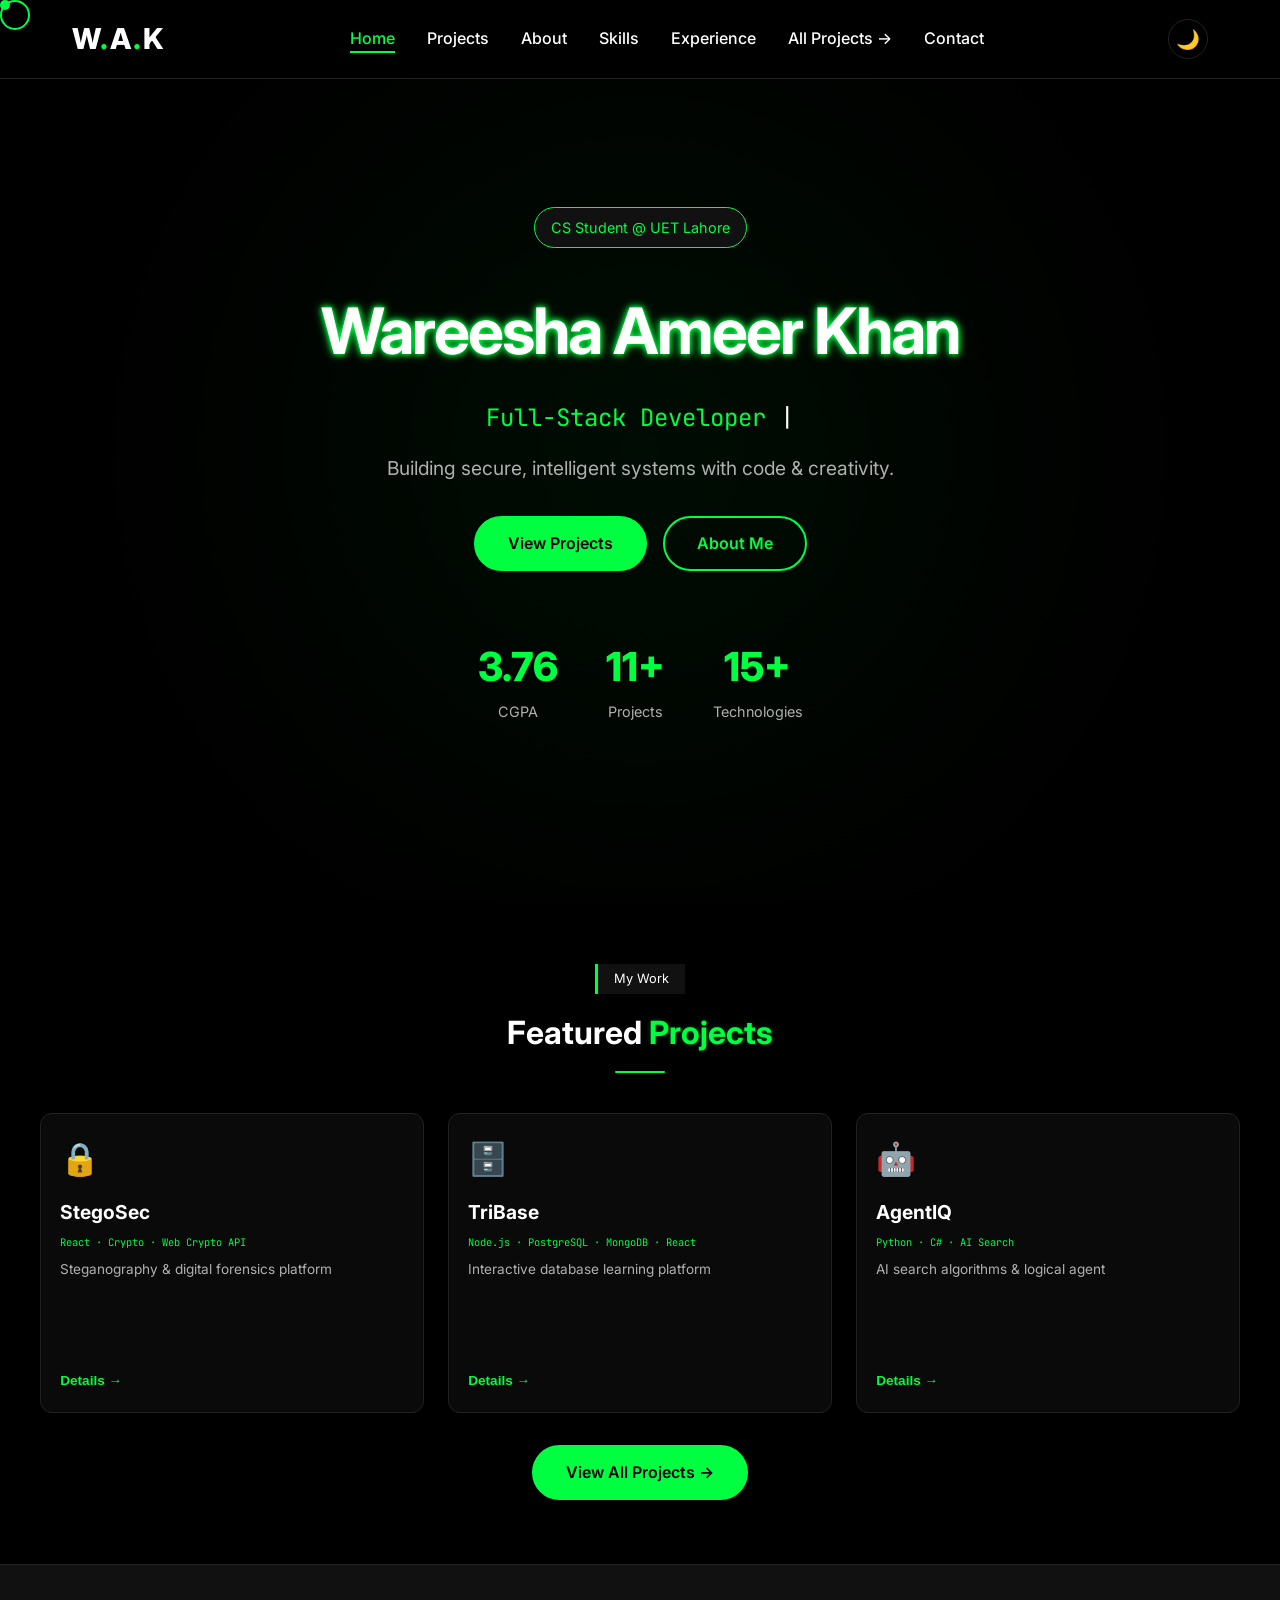
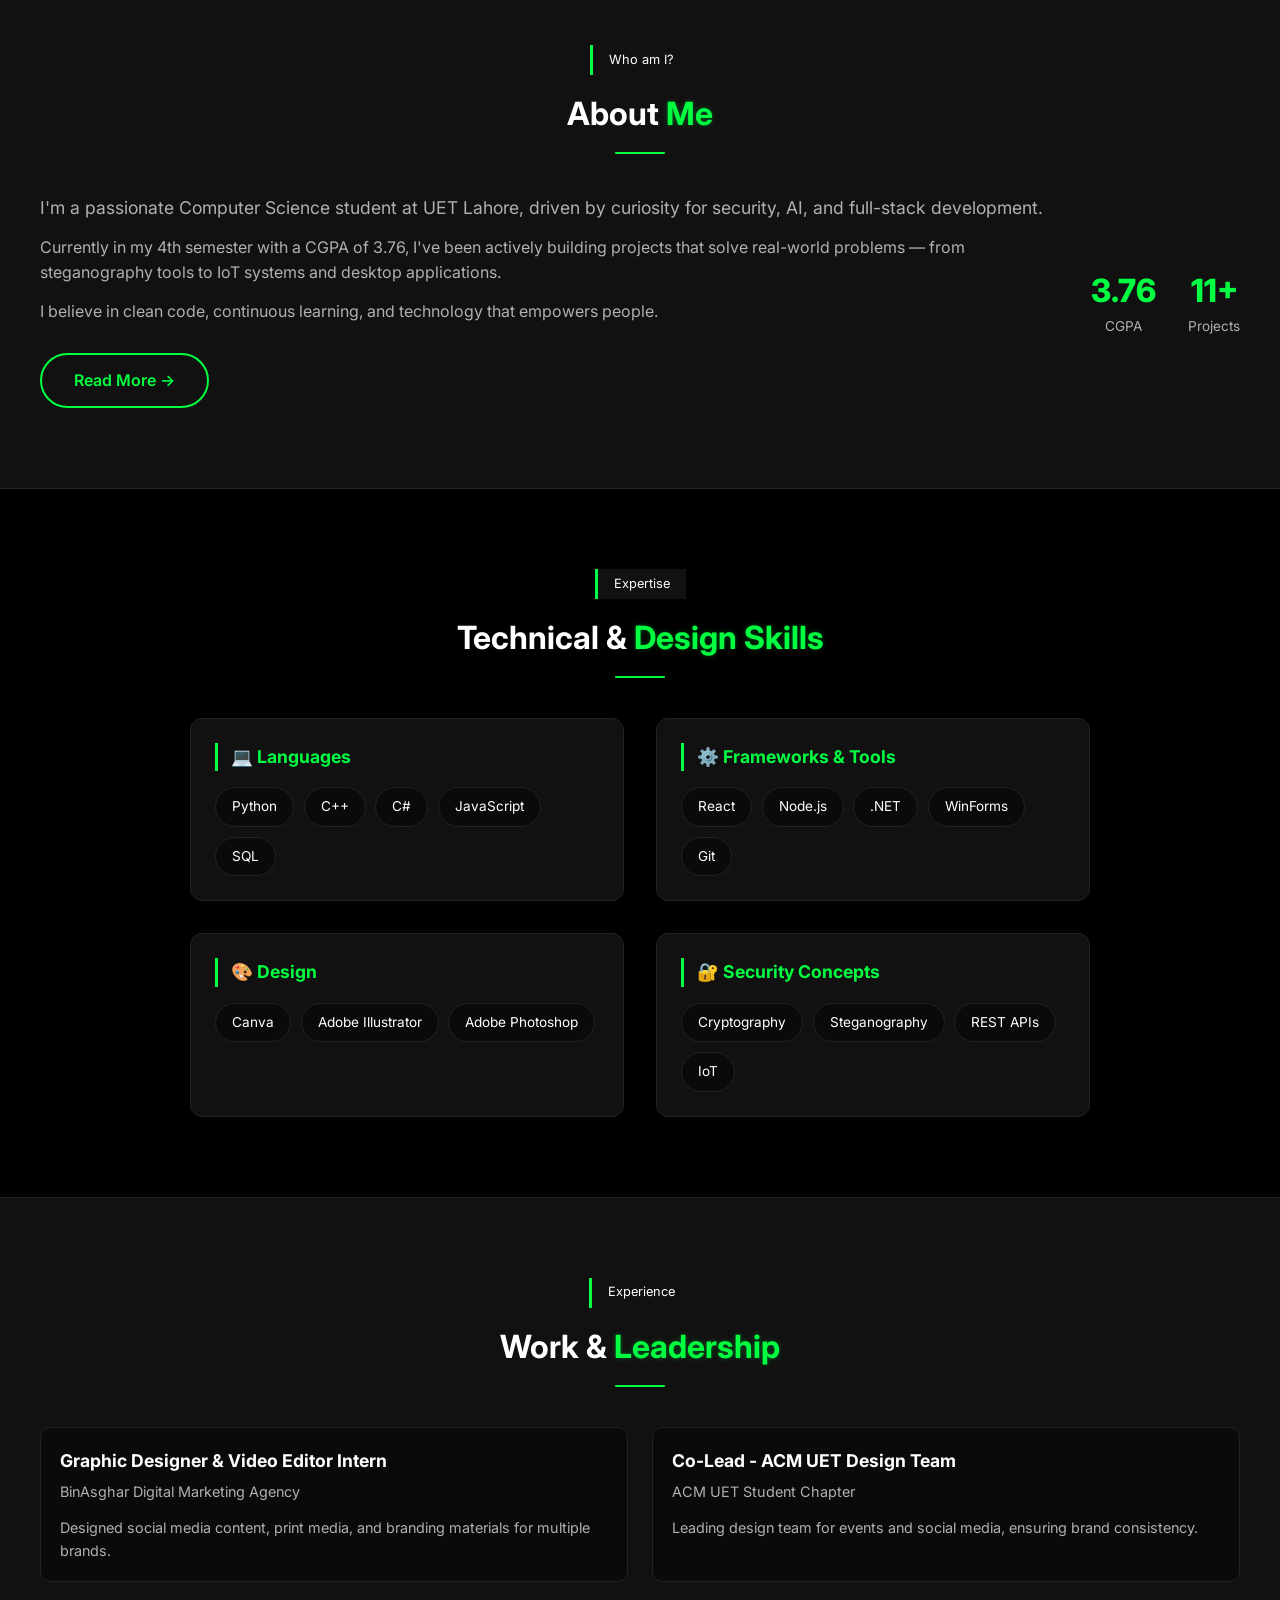
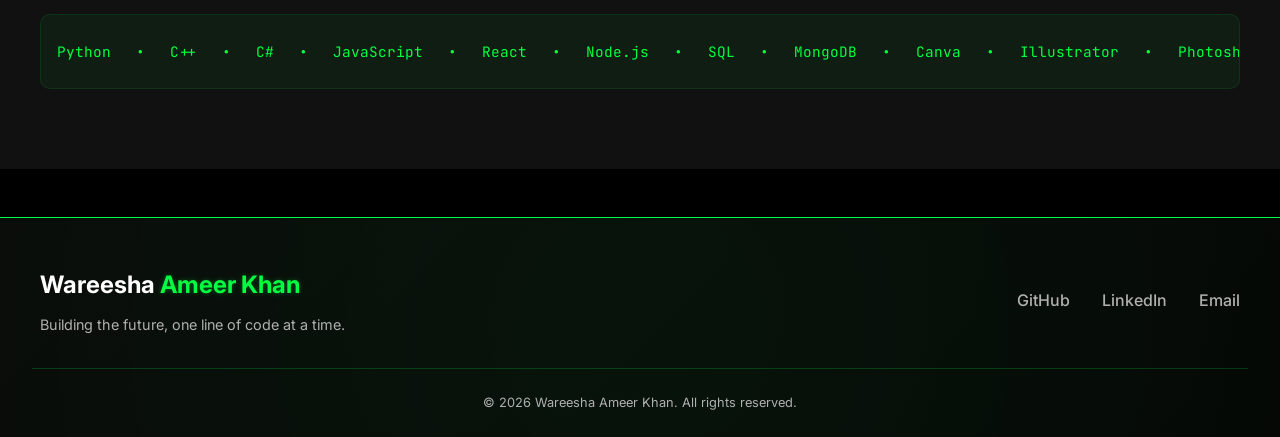
==== index.html @ f9ae8e68 "My Portfolio 2026" ====
<!DOCTYPE html>
<html lang="en">
<head>
    <meta charset="UTF-8">
    <meta name="viewport" content="width=device-width, initial-scale=1.0">
    <title>Wareesha Ameer Khan | Portfolio</title>
    <link rel="stylesheet" href="css/style.css">
    <link href="https://fonts.googleapis.com/css2?family=Inter:wght@300;400;500;600;700;800&family=JetBrains+Mono:wght@400;500&display=swap" rel="stylesheet">
</head>
<body>
    <div class="cursor"></div>
    <div class="cursor-follower"></div>
    <div class="loading-bar"></div>

    <nav class="navbar">
        <div class="nav-container">
            <div class="logo">
                <a href="index.html">W<span class="neon-dot">.</span>A<span class="neon-dot">.</span>K</a>
            </div>
            <ul class="nav-links">
                <li><a href="#home" class="nav-link active">Home</a></li>
                <li><a href="#featured" class="nav-link">Projects</a></li>
                <li><a href="#about-preview" class="nav-link">About</a></li>
                <li><a href="#skills-preview" class="nav-link">Skills</a></li>
                <li><a href="#experience-preview" class="nav-link">Experience</a></li>
                <li><a href="projects.html" class="page-link">All Projects →</a></li>
                <li><a href="contact.html" class="page-link">Contact</a></li>
            </ul>
            <div class="nav-controls">
                <button class="theme-toggle" id="themeToggle">🌙</button>
                <div class="hamburger">
                    <span></span>
                    <span></span>
                    <span></span>
                </div>
            </div>
        </div>
    </nav>

    <!-- Hero Section -->
    <section id="home" class="hero">
        <div class="hero-content">
            <div class="hero-badge">CS Student @ UET Lahore</div>
            <h1 class="neon-name">Wareesha Ameer Khan</h1>
            <div class="typed-wrapper">
                <span class="typed-text"></span>
                <span class="cursor-blink">|</span>
            </div>
            <p class="hero-desc">Building secure, intelligent systems with code & creativity.</p>
            <div class="hero-buttons">
                <a href="#featured" class="btn btn-primary">View Projects</a>
                <a href="#about-preview" class="btn btn-outline">About Me</a>
            </div>
        </div>
        <div class="hero-stats">
            <div class="stat">
                <span class="stat-number">3.76</span>
                <span class="stat-label">CGPA</span>
            </div>
            <div class="stat">
                <span class="stat-number">11+</span>
                <span class="stat-label">Projects</span>
            </div>
            <div class="stat">
                <span class="stat-number">15+</span>
                <span class="stat-label">Technologies</span>
            </div>
        </div>
    </section>

    <!-- Featured Projects Preview -->
    <section id="featured" class="featured">
        <div class="container">
            <div class="section-header">
                <span class="section-tag">My Work</span>
                <h2>Featured <span class="neon-text">Projects</span></h2>
                <div class="underline"></div>
            </div>
            <div class="projects-grid" id="featuredGrid">
                <div class="project-card" data-project="stegosec">
                    <div class="card-inner">
                        <div class="card-front">
                            <div class="card-icon">🔒</div>
                            <h3>StegoSec</h3>
                            <p class="card-tech">React · Crypto · Web Crypto API</p>
                            <p class="card-desc">Steganography & digital forensics platform</p>
                            <button class="btn-details" data-project="stegosec">Details →</button>
                        </div>
                    </div>
                </div>
                <div class="project-card" data-project="tribase">
                    <div class="card-inner">
                        <div class="card-front">
                            <div class="card-icon">🗄️</div>
                            <h3>TriBase</h3>
                            <p class="card-tech">Node.js · PostgreSQL · MongoDB · React</p>
                            <p class="card-desc">Interactive database learning platform</p>
                            <button class="btn-details" data-project="tribase">Details →</button>
                        </div>
                    </div>
                </div>
                <div class="project-card" data-project="agentiq">
                    <div class="card-inner">
                        <div class="card-front">
                            <div class="card-icon">🤖</div>
                            <h3>AgentIQ</h3>
                            <p class="card-tech">Python · C# · AI Search</p>
                            <p class="card-desc">AI search algorithms & logical agent</p>
                            <button class="btn-details" data-project="agentiq">Details →</button>
                        </div>
                    </div>
                </div>
            </div>
            <div class="view-all">
                <a href="projects.html" class="btn btn-primary">View All Projects →</a>
            </div>
        </div>
    </section>

    <!-- About Preview -->
    <section id="about-preview" class="about-preview">
        <div class="container">
            <div class="section-header">
                <span class="section-tag">Who am I?</span>
                <h2>About <span class="neon-text">Me</span></h2>
                <div class="underline"></div>
            </div>
            <div class="about-preview-grid">
                <div class="about-preview-content">
                    <p class="about-intro-preview">I'm a passionate Computer Science student at UET Lahore, driven by curiosity for security, AI, and full-stack development.</p>
                    <p>Currently in my 4th semester with a CGPA of 3.76, I've been actively building projects that solve real-world problems — from steganography tools to IoT systems and desktop applications.</p>
                    <p>I believe in clean code, continuous learning, and technology that empowers people.</p>
                    <a href="about.html" class="btn btn-outline" style="margin-top: 1rem; display: inline-block;">Read More →</a>
                </div>
                <div class="about-preview-stats">
                    <div class="stat-circle">
                        <div class="circle-value">3.76</div>
                        <div class="circle-label">CGPA</div>
                    </div>
                    <div class="stat-circle">
                        <div class="circle-value">11+</div>
                        <div class="circle-label">Projects</div>
                    </div>
                </div>
            </div>
        </div>
    </section>

    <!-- Skills Preview -->
    <section id="skills-preview" class="skills-preview">
        <div class="container">
            <div class="section-header">
                <span class="section-tag">Expertise</span>
                <h2>Technical & <span class="neon-text">Design Skills</span></h2>
                <div class="underline"></div>
            </div>
            <div class="skills-showcase">
                <div class="skill-group">
                    <h3>💻 Languages</h3>
                    <div class="skill-pills">
                        <span>Python</span><span>C++</span><span>C#</span><span>JavaScript</span><span>SQL</span>
                    </div>
                </div>
                <div class="skill-group">
                    <h3>⚙️ Frameworks & Tools</h3>
                    <div class="skill-pills">
                        <span>React</span><span>Node.js</span><span>.NET</span><span>WinForms</span><span>Git</span>
                    </div>
                </div>
                <div class="skill-group">
                    <h3>🎨 Design</h3>
                    <div class="skill-pills">
                        <span>Canva</span><span>Adobe Illustrator</span><span>Adobe Photoshop</span>
                    </div>
                </div>
                <div class="skill-group">
                    <h3>🔐 Security Concepts</h3>
                    <div class="skill-pills">
                        <span>Cryptography</span><span>Steganography</span><span>REST APIs</span><span>IoT</span>
                    </div>
                </div>
            </div>
        </div>
    </section>

        <!-- Experience Preview with Skills Marquee Inside -->
    <section id="experience-preview" class="experience-preview">
        <div class="container">
            <div class="section-header">
                <span class="section-tag">Experience</span>
                <h2>Work & <span class="neon-text">Leadership</span></h2>
                <div class="underline"></div>
            </div>
            <div class="exp-preview-grid">
                <div class="exp-card">
                    <h3>Graphic Designer & Video Editor Intern</h3>
                    <p class="exp-company">BinAsghar Digital Marketing Agency</p>
                    <p>Designed social media content, print media, and branding materials for multiple brands.</p>
                </div>
                <div class="exp-card">
                    <h3>Co-Lead - ACM UET Design Team</h3>
                    <p class="exp-company">ACM UET Student Chapter</p>
                    <p>Leading design team for events and social media, ensuring brand consistency.</p>
                </div>
            </div>
            
            <!-- Skills Marquee - NOW INSIDE the experience section -->
            <div class="skills-marquee">
                <div class="marquee-content">
                    <span>Python</span> • <span>C++</span> • <span>C#</span> • <span>JavaScript</span> • <span>React</span> • 
                    <span>Node.js</span> • <span>SQL</span> • <span>MongoDB</span> • <span>Canva</span> • 
                    <span>Illustrator</span> • <span>Photoshop</span> • <span>Git</span>
                </div>
                <div class="marquee-content marquee-duplicate">
                    <span>Python</span> • <span>C++</span> • <span>C#</span> • <span>JavaScript</span> • <span>React</span> • 
                    <span>Node.js</span> • <span>SQL</span> • <span>MongoDB</span> • <span>Canva</span> • 
                    <span>Illustrator</span> • <span>Photoshop</span> • <span>Git</span>
                </div>
            </div>
        </div>
    </section>

    <!-- Footer -->
    <footer class="footer-neon">
        <div class="footer-neon-content">
            <div class="footer-brand">
                <h2>Wareesha <span class="neon-text">Ameer Khan</span></h2>
                <p>Building the future, one line of code at a time.</p>
            </div>
            <div class="footer-neon-links">
                <a href="https://github.com/WareeshaAmeerKhan" target="_blank" class="neon-link">GitHub</a>
                <a href="https://www.linkedin.com/in/wareeshaameerKhan" target="_blank" class="neon-link">LinkedIn</a>
                <a href="mailto:wareeshaameerkhan@gmail.com" class="neon-link">Email</a>
            </div>
        </div>
        <div class="footer-neon-bottom">
            <p>© 2026 Wareesha Ameer Khan. All rights reserved.</p>
        </div>
        <div class="footer-glow"></div>
    </footer>

    <!-- Modal -->
    <div class="modal" id="projectModal">
        <div class="modal-content">
            <span class="modal-close">&times;</span>
            <div class="modal-body">
                <h2 id="modalTitle">Project Title</h2>
                <div class="modal-tech" id="modalTech"></div>
                <p id="modalDesc"></p>
                <div class="modal-role" id="modalRole"></div>
                <a href="https://github.com/WareeshaAmeerKhan" id="modalLink" class="btn btn-primary" target="_blank">View on GitHub →</a>
            </div>
        </div>
    </div>

    <script src="js/main.js"></script>
</body>
</html>
---- css/style.css ----
:root {
    --bg-primary: #000000;
    --bg-surface: #0A0A0A;
    --bg-elevated: #111111;
    --text-primary: #FFFFFF;
    --text-secondary: #B0B0B0;
    --accent-primary: #00FF41;
    --accent-secondary: #008F1C;
    --border-color: #222222;
    --card-bg: #0A0A0A;
    --shadow: 0 10px 30px -15px rgba(0, 255, 65, 0.1);
}

.light-mode {
    --bg-primary: #F5F5F5;
    --bg-surface: #FFFFFF;
    --bg-elevated: #FAFAFA;
    --text-primary: #111111;
    --text-secondary: #555555;
    --accent-primary: #008F1C;
    --accent-secondary: #00FF41;
    --border-color: #DDDDDD;
    --card-bg: #FFFFFF;
    --shadow: 0 10px 30px -15px rgba(0, 0, 0, 0.1);
}

* {
    margin: 0;
    padding: 0;
    box-sizing: border-box;
}

html {
    scroll-behavior: smooth;
    scroll-padding-top: 80px;
}

body {
    font-family: 'Inter', sans-serif;
    background: var(--bg-primary);
    color: var(--text-primary);
    line-height: 1.6;
    transition: background 0.3s ease, color 0.3s ease;
    cursor: none;
    overflow-x: hidden;
}

/* Custom Cursor */
.cursor {
    width: 10px;
    height: 10px;
    background: var(--accent-primary);
    border-radius: 50%;
    position: fixed;
    pointer-events: none;
    z-index: 9999;
    transition: transform 0.1s ease;
}

.cursor-follower {
    width: 30px;
    height: 30px;
    border: 2px solid var(--accent-primary);
    border-radius: 50%;
    position: fixed;
    pointer-events: none;
    z-index: 9998;
    transition: 0.15s ease;
}

/* Loading Bar */
.loading-bar {
    position: fixed;
    top: 0;
    left: 0;
    width: 0%;
    height: 3px;
    background: var(--accent-primary);
    z-index: 10000;
    transition: width 0.3s ease;
}

/* Navbar */
.navbar {
    position: fixed;
    top: 0;
    width: 100%;
    background: rgba(0, 0, 0, 0.95);
    backdrop-filter: blur(10px);
    z-index: 1000;
    border-bottom: 1px solid var(--border-color);
    transition: all 0.3s ease;
}

.light-mode .navbar {
    background: rgba(245, 245, 245, 0.95);
}

.nav-container {
    max-width: 1200px;
    margin: 0 auto;
    padding: 1rem 2rem;
    display: flex;
    justify-content: space-between;
    align-items: center;
}

.logo a {
    font-size: 1.8rem;
    font-weight: 800;
    color: var(--text-primary);
    text-decoration: none;
    letter-spacing: 2px;
}

.neon-dot {
    color: var(--accent-primary);
}

.nav-links {
    display: flex;
    gap: 2rem;
    list-style: none;
}

.nav-links a {
    color: var(--text-primary);
    text-decoration: none;
    font-weight: 500;
    transition: color 0.3s ease;
    position: relative;
}

.nav-links a::after {
    content: '';
    position: absolute;
    bottom: -5px;
    left: 0;
    width: 0%;
    height: 2px;
    background: var(--accent-primary);
    transition: width 0.3s ease;
}

.nav-links a:hover::after,
.nav-links a.active::after {
    width: 100%;
}

.nav-links a:hover,
.nav-links a.active {
    color: var(--accent-primary);
}

.nav-controls {
    display: flex;
    gap: 1rem;
    align-items: center;
}

.theme-toggle {
    background: transparent;
    border: 1px solid var(--border-color);
    border-radius: 50%;
    width: 40px;
    height: 40px;
    cursor: pointer;
    font-size: 1.2rem;
    transition: all 0.3s ease;
    color: var(--text-primary);
}

.theme-toggle:hover {
    border-color: var(--accent-primary);
    transform: scale(1.1);
}

.hamburger {
    display: none;
    flex-direction: column;
    gap: 5px;
    cursor: pointer;
}

.hamburger span {
    width: 25px;
    height: 2px;
    background: var(--text-primary);
    transition: 0.3s ease;
}

/* Hero Section */
.hero {
    min-height: 100vh;
    display: flex;
    flex-direction: column;
    justify-content: center;
    align-items: center;
    padding: 6rem 2rem 4rem;
    position: relative;
    overflow: hidden;
}

.hero::before {
    content: '';
    position: absolute;
    top: 0;
    left: 0;
    right: 0;
    bottom: 0;
    background: radial-gradient(circle at 50% 50%, rgba(0, 255, 65, 0.05) 0%, transparent 70%);
    pointer-events: none;
}

.hero-content {
    text-align: center;
    max-width: 800px;
    z-index: 1;
}

.hero-badge {
    display: inline-block;
    padding: 0.5rem 1rem;
    background: var(--bg-elevated);
    border: 1px solid var(--accent-primary);
    border-radius: 50px;
    font-size: 0.9rem;
    margin-bottom: 2rem;
    color: var(--accent-primary);
}

.neon-name {
    font-size: 4rem;
    margin-bottom: 1rem;
    letter-spacing: -2px;
    color: var(--text-primary);
    text-shadow: 0 0 5px var(--accent-primary), 0 0 10px var(--accent-primary);
    animation: neonPulse 2s ease-in-out infinite;
}

@keyframes neonPulse {
    0%, 100% {
        text-shadow: 0 0 5px var(--accent-primary), 0 0 10px var(--accent-primary);
    }
    50% {
        text-shadow: 0 0 10px var(--accent-primary), 0 0 20px var(--accent-primary), 0 0 30px var(--accent-primary);
    }
}

.typed-wrapper {
    font-size: 1.5rem;
    margin-bottom: 1rem;
    font-family: 'JetBrains Mono', monospace;
}

.typed-text {
    color: var(--accent-primary);
}

.cursor-blink {
    animation: blink 1s infinite;
}

@keyframes blink {
    0%, 50% { opacity: 1; }
    51%, 100% { opacity: 0; }
}

.hero-desc {
    font-size: 1.2rem;
    color: var(--text-secondary);
    margin-bottom: 2rem;
}

.hero-buttons {
    display: flex;
    gap: 1rem;
    justify-content: center;
}

.btn {
    padding: 0.8rem 2rem;
    border-radius: 50px;
    text-decoration: none;
    font-weight: 600;
    transition: all 0.3s ease;
    display: inline-block;
    cursor: pointer;
    border: none;
    font-family: inherit;
}

.btn-primary {
    background: var(--accent-primary);
    color: #000000;
    border: 2px solid var(--accent-primary);
}

.btn-primary:hover {
    transform: translateY(-3px);
    box-shadow: 0 0 20px var(--accent-primary);
}

.btn-outline {
    border: 2px solid var(--accent-primary);
    color: var(--accent-primary);
    background: transparent;
}

.btn-outline:hover {
    background: var(--accent-primary);
    color: #000000;
    transform: translateY(-3px);
}

.hero-stats {
    display: flex;
    gap: 3rem;
    margin-top: 4rem;
    z-index: 1;
}

.stat {
    text-align: center;
}

.stat-number {
    font-size: 2.5rem;
    font-weight: 800;
    color: var(--accent-primary);
    display: block;
}

.stat-label {
    color: var(--text-secondary);
    font-size: 0.9rem;
}

/* Section Header */
.section-header {
    text-align: center;
    margin-bottom: 2.5rem;
}

.section-tag {
    display: inline-block;
    padding: 0.3rem 1rem;
    background: var(--bg-elevated);
    border-left: 3px solid var(--accent-primary);
    font-size: 0.8rem;
    margin-bottom: 0.8rem;
}

.section-header h1,
.section-header h2 {
    font-size: 2rem;
    margin-bottom: 0.3rem;
}

.underline {
    width: 50px;
    height: 2px;
    background: var(--accent-primary);
    margin: 0.8rem auto 0;
    border-radius: 3px;
}

.underline.left {
    margin: 0.5rem 0 1.5rem 0;
    width: 60px;
    height: 3px;
    background: var(--accent-primary);
    border-radius: 3px;
}

.neon-text {
    color: var(--accent-primary);
    text-shadow: 0 0 5px rgba(0, 255, 65, 0.3);
}

/* Section Separators */
.featured {
    padding: 4rem 2rem;
    min-height: auto;
    background: var(--bg-primary);
}

.about-preview {
    padding: 5rem 2rem;
    background: var(--bg-elevated);
    min-height: auto;
    border-top: 1px solid var(--border-color);
    border-bottom: 1px solid var(--border-color);
}

/* Skills Preview - 2x2 Grid Layout */
.skills-preview {
    padding: 5rem 2rem;
    background: var(--bg-primary);
    min-height: 550px;
    border-bottom: 1px solid var(--border-color);
}

.skills-showcase {
    display: grid;
    grid-template-columns: repeat(2, 1fr);
    gap: 2rem;
    max-width: 900px;
    margin: 0 auto;
}

.skill-group {
    background: var(--bg-elevated);
    padding: 1.5rem;
    border-radius: 12px;
    border: 1px solid var(--border-color);
    transition: all 0.3s ease;
    opacity: 0;
    transform: translateY(30px);
    transition: opacity 0.6s ease, transform 0.6s ease;
}

.skill-group.reveal-active {
    opacity: 1;
    transform: translateY(0);
}

.skill-group:hover {
    border-color: var(--accent-primary);
    transform: translateY(-5px);
}

.skill-group h3 {
    margin-bottom: 1rem;
    color: var(--accent-primary);
    font-size: 1.1rem;
    border-left: 3px solid var(--accent-primary);
    padding-left: 0.8rem;
}

.skill-pills {
    display: flex;
    flex-wrap: wrap;
    gap: 0.6rem;
}

.skill-pills span {
    background: var(--bg-surface);
    padding: 0.5rem 1rem;
    border-radius: 50px;
    font-size: 0.85rem;
    border: 1px solid var(--border-color);
    transition: all 0.3s ease;
}

.skill-pills span:hover {
    border-color: var(--accent-primary);
    transform: translateY(-2px);
}

/* Experience Preview */
.experience-preview {
    padding: 5rem 2rem;
    background: var(--bg-elevated);
    min-height: auto;
    margin-top: 0;
}

.exp-preview-grid {
    display: grid;
    grid-template-columns: repeat(auto-fit, minmax(280px, 1fr));
    gap: 1.5rem;
}

.exp-card {
    background: var(--bg-surface);
    padding: 1.2rem;
    border-radius: 10px;
    border: 1px solid var(--border-color);
    transition: all 0.3s ease;
    opacity: 0;
    transform: translateY(30px);
    transition: opacity 0.6s ease, transform 0.6s ease;
}

.exp-card.reveal-active {
    opacity: 1;
    transform: translateY(0);
}

.exp-card:hover {
    border-color: var(--accent-primary);
    transform: translateY(-5px);
}

.exp-card h3 {
    margin-bottom: 0.3rem;
    font-size: 1.1rem;
}

.exp-company {
    color: var(--accent-primary);
    font-size: 0.85rem;
    margin-bottom: 0.8rem;
}

.exp-card p {
    font-size: 0.9rem;
    color: var(--text-secondary);
}

/* Projects Grid */
.projects-grid {
    display: grid;
    grid-template-columns: repeat(auto-fit, minmax(300px, 1fr));
    gap: 1.5rem;
    margin-top: 2rem;
}

.project-card {
    perspective: 1000px;
    height: 300px;
}

.card-inner {
    position: relative;
    width: 100%;
    height: 100%;
    transition: transform 0.6s;
    transform-style: preserve-3d;
}

.project-card:hover .card-inner {
    transform: rotateY(8deg) rotateX(4deg);
}

.card-front {
    position: absolute;
    width: 100%;
    height: 100%;
    background: var(--card-bg);
    border: 1px solid var(--border-color);
    border-radius: 12px;
    padding: 1.2rem;
    display: flex;
    flex-direction: column;
    backface-visibility: hidden;
    transition: all 0.3s ease;
}

.project-card:hover .card-front {
    border-color: var(--accent-primary);
    box-shadow: 0 0 20px rgba(0, 255, 65, 0.2);
    transform: translateY(-5px);
}

.card-icon {
    font-size: 2rem;
    margin-bottom: 0.8rem;
}

.project-card h3 {
    font-size: 1.2rem;
    margin-bottom: 0.4rem;
}

.card-tech {
    font-family: 'JetBrains Mono', monospace;
    font-size: 0.65rem;
    color: var(--accent-primary);
    margin-bottom: 0.6rem;
}

.card-desc {
    color: var(--text-secondary);
    font-size: 0.85rem;
    margin-bottom: 0.8rem;
    flex-grow: 1;
    line-height: 1.4;
}

.btn-details {
    background: transparent;
    border: none;
    color: var(--accent-primary);
    font-weight: 600;
    cursor: pointer;
    transition: all 0.3s ease;
    text-align: left;
    font-size: 0.85rem;
    padding: 0.3rem 0;
    margin-top: auto;
}

.btn-details:hover {
    transform: translateX(5px);
}

.view-all {
    text-align: center;
    margin-top: 2rem;
}

/* About Preview Content */
.about-intro-preview {
    font-size: 1.1rem;
    color: var(--accent-primary);
    margin-bottom: 1rem;
    line-height: 1.6;
}

.about-preview-content p {
    margin-bottom: 0.8rem;
    color: var(--text-secondary);
    line-height: 1.6;
}

.about-preview-grid {
    display: grid;
    grid-template-columns: 1fr auto;
    gap: 2rem;
    align-items: center;
}

.about-preview-stats {
    display: flex;
    gap: 2rem;
}

.stat-circle {
    text-align: center;
    opacity: 0;
    transform: translateY(30px);
    transition: opacity 0.6s ease, transform 0.6s ease;
}

.stat-circle.reveal-active {
    opacity: 1;
    transform: translateY(0);
}

.circle-value {
    font-size: 2rem;
    font-weight: 800;
    color: var(--accent-primary);
}

.circle-label {
    color: var(--text-secondary);
    font-size: 0.85rem;
}

/* Skills Marquee - Inside Experience Section */
.experience-preview .skills-marquee {
    overflow: hidden;
    padding: 1.5rem 0;
    background: rgba(0, 255, 65, 0.05);
    white-space: nowrap;
    position: relative;
    margin-top: 2rem;
    border-radius: 10px;
    border: 1px solid rgba(0, 255, 65, 0.1);
}

.marquee-content {
    display: inline-block;
    animation: marquee 20s linear infinite;
    font-family: 'JetBrains Mono', monospace;
    color: var(--accent-primary);
    font-size: 0.9rem;
}

.marquee-content span {
    margin: 0 1rem;
}

@keyframes marquee {
    0% { transform: translateX(0); }
    100% { transform: translateX(-100%); }
}

/* Neon Footer */
.footer-neon {
    position: relative;
    background: linear-gradient(135deg, #0a0a0a 0%, #050505 100%);
    padding: 3rem 2rem 1.5rem;
    margin-top: 3rem;
    border-top: 1px solid var(--accent-primary);
    overflow: hidden;
}

.footer-glow {
    position: absolute;
    top: -50%;
    left: -50%;
    width: 200%;
    height: 200%;
    background: radial-gradient(circle, rgba(0, 255, 65, 0.05) 0%, transparent 70%);
    animation: footerPulse 4s ease-in-out infinite;
}

@keyframes footerPulse {
    0%, 100% { opacity: 0.3; }
    50% { opacity: 0.6; }
}

.footer-neon-content {
    position: relative;
    z-index: 1;
    max-width: 1200px;
    margin: 0 auto;
    display: flex;
    justify-content: space-between;
    align-items: center;
    flex-wrap: wrap;
    gap: 2rem;
    margin-bottom: 2rem;
}

.footer-brand h2 {
    font-size: 1.5rem;
    margin-bottom: 0.5rem;
}

.footer-brand p {
    color: var(--text-secondary);
    font-size: 0.9rem;
}

.footer-neon-links {
    display: flex;
    gap: 2rem;
}

.neon-link {
    color: var(--text-secondary);
    text-decoration: none;
    font-weight: 500;
    transition: all 0.3s ease;
    position: relative;
}

.neon-link::before {
    content: '';
    position: absolute;
    bottom: -5px;
    left: 0;
    width: 0%;
    height: 2px;
    background: var(--accent-primary);
    transition: width 0.3s ease;
    box-shadow: 0 0 5px var(--accent-primary);
}

.neon-link:hover {
    color: var(--accent-primary);
}

.neon-link:hover::before {
    width: 100%;
}

.footer-neon-bottom {
    position: relative;
    z-index: 1;
    text-align: center;
    padding-top: 1.5rem;
    border-top: 1px solid rgba(0, 255, 65, 0.2);
    color: var(--text-secondary);
    font-size: 0.8rem;
}

/* Hide footer links on contact page */
body.contact-page-body .footer-neon-links {
    display: none;
}

body.contact-page-body .footer-brand {
    text-align: center;
    width: 100%;
}

/* Modal */
.modal {
    display: none;
    position: fixed;
    top: 0;
    left: 0;
    width: 100%;
    height: 100%;
    background: rgba(0, 0, 0, 0.95);
    z-index: 2000;
    justify-content: center;
    align-items: center;
    backdrop-filter: blur(5px);
}

.modal-content {
    background: var(--bg-surface);
    border: 1px solid var(--accent-primary);
    border-radius: 15px;
    max-width: 500px;
    width: 90%;
    position: relative;
    animation: modalSlideIn 0.3s ease;
}

@keyframes modalSlideIn {
    from {
        transform: translateY(-50px);
        opacity: 0;
    }
    to {
        transform: translateY(0);
        opacity: 1;
    }
}

.modal-close {
    position: absolute;
    top: 1rem;
    right: 1.5rem;
    font-size: 2rem;
    cursor: pointer;
    color: var(--text-secondary);
    transition: color 0.3s ease;
}

.modal-close:hover {
    color: var(--accent-primary);
}

.modal-body {
    padding: 2rem;
}

.modal-body h2 {
    margin-bottom: 1rem;
}

.modal-tech {
    display: flex;
    flex-wrap: wrap;
    gap: 0.5rem;
    margin-bottom: 1rem;
}

.modal-tech span {
    background: var(--bg-elevated);
    padding: 0.3rem 0.8rem;
    border-radius: 50px;
    font-size: 0.8rem;
    font-family: 'JetBrains Mono', monospace;
    border: 1px solid var(--accent-primary);
}

.modal-role {
    margin: 1rem 0;
    padding: 1rem;
    background: var(--bg-elevated);
    border-left: 3px solid var(--accent-primary);
}

/* Projects Page */
.projects-page {
    padding: 8rem 2rem 4rem;
    min-height: 70vh;
}

/* Contact Page */
.contact-page {
    padding: 8rem 2rem 4rem;
    min-height: 70vh;
}

.contact-wrapper {
    max-width: 600px;
    margin: 0 auto;
}

.contact-header {
    text-align: center;
    margin-bottom: 3rem;
}

.linktree {
    display: flex;
    flex-direction: column;
    gap: 1rem;
}

.linktree-item {
    display: flex;
    align-items: center;
    gap: 1rem;
    padding: 1.5rem;
    background: var(--bg-elevated);
    border: 1px solid var(--border-color);
    border-radius: 10px;
    text-decoration: none;
    color: var(--text-primary);
    transition: all 0.3s ease;
}

.linktree-item:hover {
    border-color: var(--accent-primary);
    transform: translateX(10px);
    box-shadow: 0 5px 20px rgba(0, 255, 65, 0.1);
}

.linktree-icon {
    font-size: 2rem;
}

.linktree-info {
    flex: 1;
}

.linktree-info h3 {
    margin-bottom: 0.2rem;
}

.linktree-info p {
    color: var(--text-secondary);
    font-size: 0.85rem;
}

.linktree-arrow {
    font-size: 1.5rem;
    color: var(--accent-primary);
}

/* About Page Styles */
.about-page {
    padding: 8rem 2rem 4rem;
}

.about-hero {
    margin-bottom: 3rem;
}

.about-intro-box {
    max-width: 800px;
    margin: 2rem auto 0;
    text-align: center;
}

.about-intro {
    font-size: 1.3rem;
    color: var(--accent-primary);
    margin-bottom: 1.5rem;
    line-height: 1.8;
}

.about-intro-box p {
    margin-bottom: 1rem;
    color: var(--text-secondary);
    line-height: 1.8;
}

.about-stats-grid {
    display: flex;
    justify-content: center;
    gap: 3rem;
    margin: 3rem 0;
    flex-wrap: wrap;
}

.stat-card-large {
    background: var(--bg-elevated);
    border: 1px solid var(--border-color);
    border-radius: 15px;
    padding: 2rem 3rem;
    text-align: center;
    transition: all 0.3s ease;
    min-width: 150px;
    opacity: 0;
    transform: translateY(30px);
    transition: opacity 0.6s ease, transform 0.6s ease;
}

.stat-card-large.reveal-active {
    opacity: 1;
    transform: translateY(0);
}

.stat-card-large:hover {
    border-color: var(--accent-primary);
    transform: translateY(-5px);
}

.stat-number-large {
    font-size: 3rem;
    font-weight: 800;
    color: var(--accent-primary);
}

.stat-label-large {
    color: var(--text-secondary);
    margin-top: 0.5rem;
    font-size: 1rem;
}

.education-section,
.skills-section,
.soft-skills-section,
.coursework-section,
.experience-section,
.leadership-section {
    margin: 3rem 0;
}

.education-section h2,
.skills-section h2,
.soft-skills-section h2,
.coursework-section h2,
.experience-section h2,
.leadership-section h2 {
    font-size: 2rem;
    margin-bottom: 0.5rem;
}

.timeline {
    margin: 1rem 0;
}

.timeline-item {
    display: flex;
    gap: 2rem;
    margin-bottom: 1.5rem;
    padding: 1.5rem;
    background: var(--bg-elevated);
    border-radius: 12px;
    border: 1px solid var(--border-color);
    transition: all 0.3s ease;
    opacity: 0;
    transform: translateY(30px);
    transition: opacity 0.6s ease, transform 0.6s ease;
}

.timeline-item.reveal-active {
    opacity: 1;
    transform: translateY(0);
}

.timeline-item:hover {
    border-color: var(--accent-primary);
    transform: translateX(10px);
}

.timeline-year {
    font-weight: 800;
    color: var(--accent-primary);
    min-width: 130px;
    font-size: 1rem;
}

.timeline-content h3 {
    margin-bottom: 0.5rem;
    font-size: 1.2rem;
}

.timeline-detail {
    color: var(--text-secondary);
    font-size: 0.95rem;
    margin-bottom: 0.3rem;
}

.timeline-grade {
    color: var(--accent-primary);
    font-size: 0.9rem;
    font-family: 'JetBrains Mono', monospace;
}

.skills-grid-about {
    display: grid;
    grid-template-columns: repeat(auto-fit, minmax(280px, 1fr));
    gap: 2rem;
    margin: 1rem 0;
}

.skill-category {
    background: var(--bg-elevated);
    padding: 1.5rem;
    border-radius: 12px;
    border: 1px solid var(--border-color);
    transition: all 0.3s ease;
    opacity: 0;
    transform: translateY(30px);
    transition: opacity 0.6s ease, transform 0.6s ease;
}

.skill-category.reveal-active {
    opacity: 1;
    transform: translateY(0);
}

.skill-category:hover {
    border-color: var(--accent-primary);
    transform: translateY(-5px);
}

.skill-category h3 {
    margin-bottom: 1rem;
    font-size: 1.1rem;
}

.skill-tags {
    display: flex;
    flex-wrap: wrap;
    gap: 0.6rem;
}

.skill-tags span {
    background: var(--bg-surface);
    padding: 0.5rem 1rem;
    border-radius: 50px;
    font-size: 0.85rem;
    border: 1px solid var(--border-color);
    transition: all 0.3s ease;
}

.skill-tags span:hover {
    border-color: var(--accent-primary);
    transform: translateY(-2px);
}

.soft-skills-grid,
.coursework-grid {
    display: flex;
    flex-wrap: wrap;
    gap: 1rem;
    margin: 1rem 0;
}

.soft-skills-grid span,
.coursework-grid span {
    background: var(--bg-elevated);
    padding: 0.7rem 1.5rem;
    border-radius: 50px;
    font-size: 0.9rem;
    border: 1px solid var(--border-color);
    transition: all 0.3s ease;
    opacity: 0;
    transform: translateY(30px);
    transition: opacity 0.6s ease, transform 0.6s ease;
}

.soft-skills-grid span.reveal-active,
.coursework-grid span.reveal-active {
    opacity: 1;
    transform: translateY(0);
}

.soft-skills-grid span:hover,
.coursework-grid span:hover {
    border-color: var(--accent-primary);
    transform: translateY(-3px);
}

.experience-card,
.leadership-card {
    background: var(--bg-elevated);
    padding: 1.8rem;
    border-radius: 12px;
    margin-bottom: 1.5rem;
    border: 1px solid var(--border-color);
    transition: all 0.3s ease;
    opacity: 0;
    transform: translateY(30px);
    transition: opacity 0.6s ease, transform 0.6s ease;
}

.experience-card.reveal-active,
.leadership-card.reveal-active {
    opacity: 1;
    transform: translateY(0);
}

.experience-card:hover,
.leadership-card:hover {
    border-color: var(--accent-primary);
    transform: translateX(10px);
}

.experience-card h3,
.leadership-card h3 {
    margin-bottom: 0.5rem;
    font-size: 1.2rem;
}

.exp-date,
.leadership-date {
    color: var(--accent-primary);
    font-size: 0.9rem;
    margin-bottom: 1rem;
    font-family: 'JetBrains Mono', monospace;
}

.experience-card p,
.leadership-card p {
    color: var(--text-secondary);
    line-height: 1.7;
}

/* Staggered delays for about page */
.timeline-item:nth-child(1) { transition-delay: 0.1s; }
.timeline-item:nth-child(2) { transition-delay: 0.2s; }
.timeline-item:nth-child(3) { transition-delay: 0.3s; }
.skill-category:nth-child(1) { transition-delay: 0.1s; }
.skill-category:nth-child(2) { transition-delay: 0.2s; }
.skill-category:nth-child(3) { transition-delay: 0.3s; }
.skill-category:nth-child(4) { transition-delay: 0.4s; }
.stat-card-large:nth-child(1) { transition-delay: 0.1s; }
.stat-card-large:nth-child(2) { transition-delay: 0.2s; }
.stat-card-large:nth-child(3) { transition-delay: 0.3s; }
.experience-card:nth-child(1) { transition-delay: 0.1s; }
.leadership-card:nth-child(1) { transition-delay: 0.1s; }
.leadership-card:nth-child(2) { transition-delay: 0.2s; }

/* Page Transitions */
body {
    animation: pageFadeIn 0.5s ease;
}

.page-transition-out {
    animation: pageFadeOut 0.3s ease forwards;
}

@keyframes pageFadeIn {
    from {
        opacity: 0;
        transform: translateY(20px);
    }
    to {
        opacity: 1;
        transform: translateY(0);
    }
}

@keyframes pageFadeOut {
    from {
        opacity: 1;
        transform: translateY(0);
    }
    to {
        opacity: 0;
        transform: translateY(-20px);
    }
}

/* Container */
.container {
    max-width: 1200px;
    margin: 0 auto;
}

/* Responsive */
@media (max-width: 768px) {
    .hamburger {
        display: flex;
    }
    
    .nav-links {
        position: fixed;
        top: 70px;
        left: -100%;
        width: 100%;
        height: calc(100vh - 70px);
        background: var(--bg-primary);
        flex-direction: column;
        align-items: center;
        justify-content: center;
        transition: left 0.3s ease;
        gap: 2rem;
    }
    
    .nav-links.active {
        left: 0;
    }
    
    .neon-name {
        font-size: 2rem;
    }
    
    .hero h1 {
        font-size: 2.5rem;
    }
    
    .projects-grid {
        grid-template-columns: 1fr;
    }
    
    .about-preview-grid {
        grid-template-columns: 1fr;
        text-align: center;
    }
    
    .about-preview-stats {
        justify-content: center;
    }
    
    .footer-neon-content {
        flex-direction: column;
        text-align: center;
    }
    
    .hero-stats {
        flex-direction: column;
        gap: 1rem;
    }
    
    .timeline-item {
        flex-direction: column;
        gap: 0.5rem;
    }
    
    .timeline-year {
        min-width: auto;
    }
    
    .about-stats-grid {
        gap: 1rem;
    }
    
    .stat-card-large {
        padding: 1rem 1.5rem;
        min-width: 100px;
    }
    
    .stat-number-large {
        font-size: 2rem;
    }
    
    .skills-showcase {
        grid-template-columns: 1fr;
        gap: 1.5rem;
    }
    
    .skills-preview {
        padding: 3rem 1.5rem;
        min-height: auto;
    }
    
    .exp-preview-grid {
        grid-template-columns: 1fr;
    }
    
    .featured,
    .about-preview,
    .skills-preview,
    .experience-preview {
        padding: 3rem 1.5rem;
    }
    
    .project-card {
        height: 280px;
    }
}
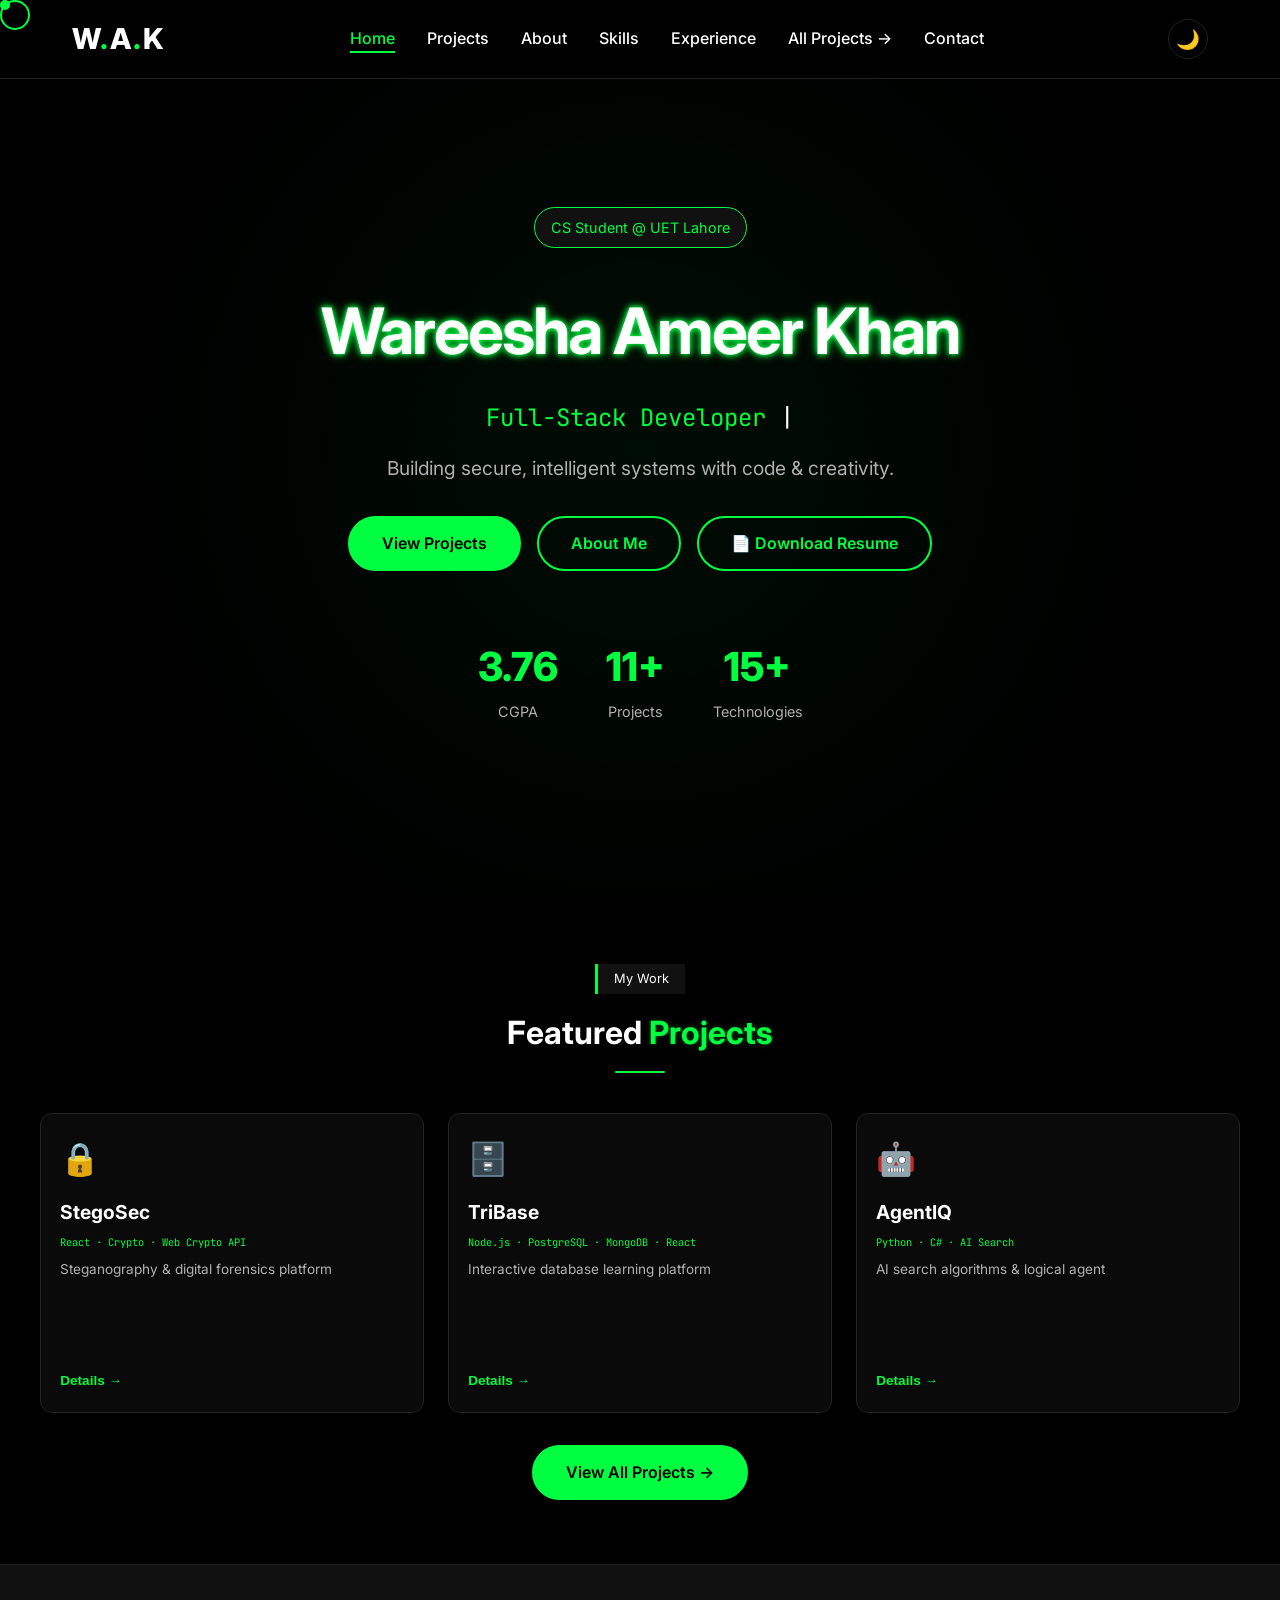
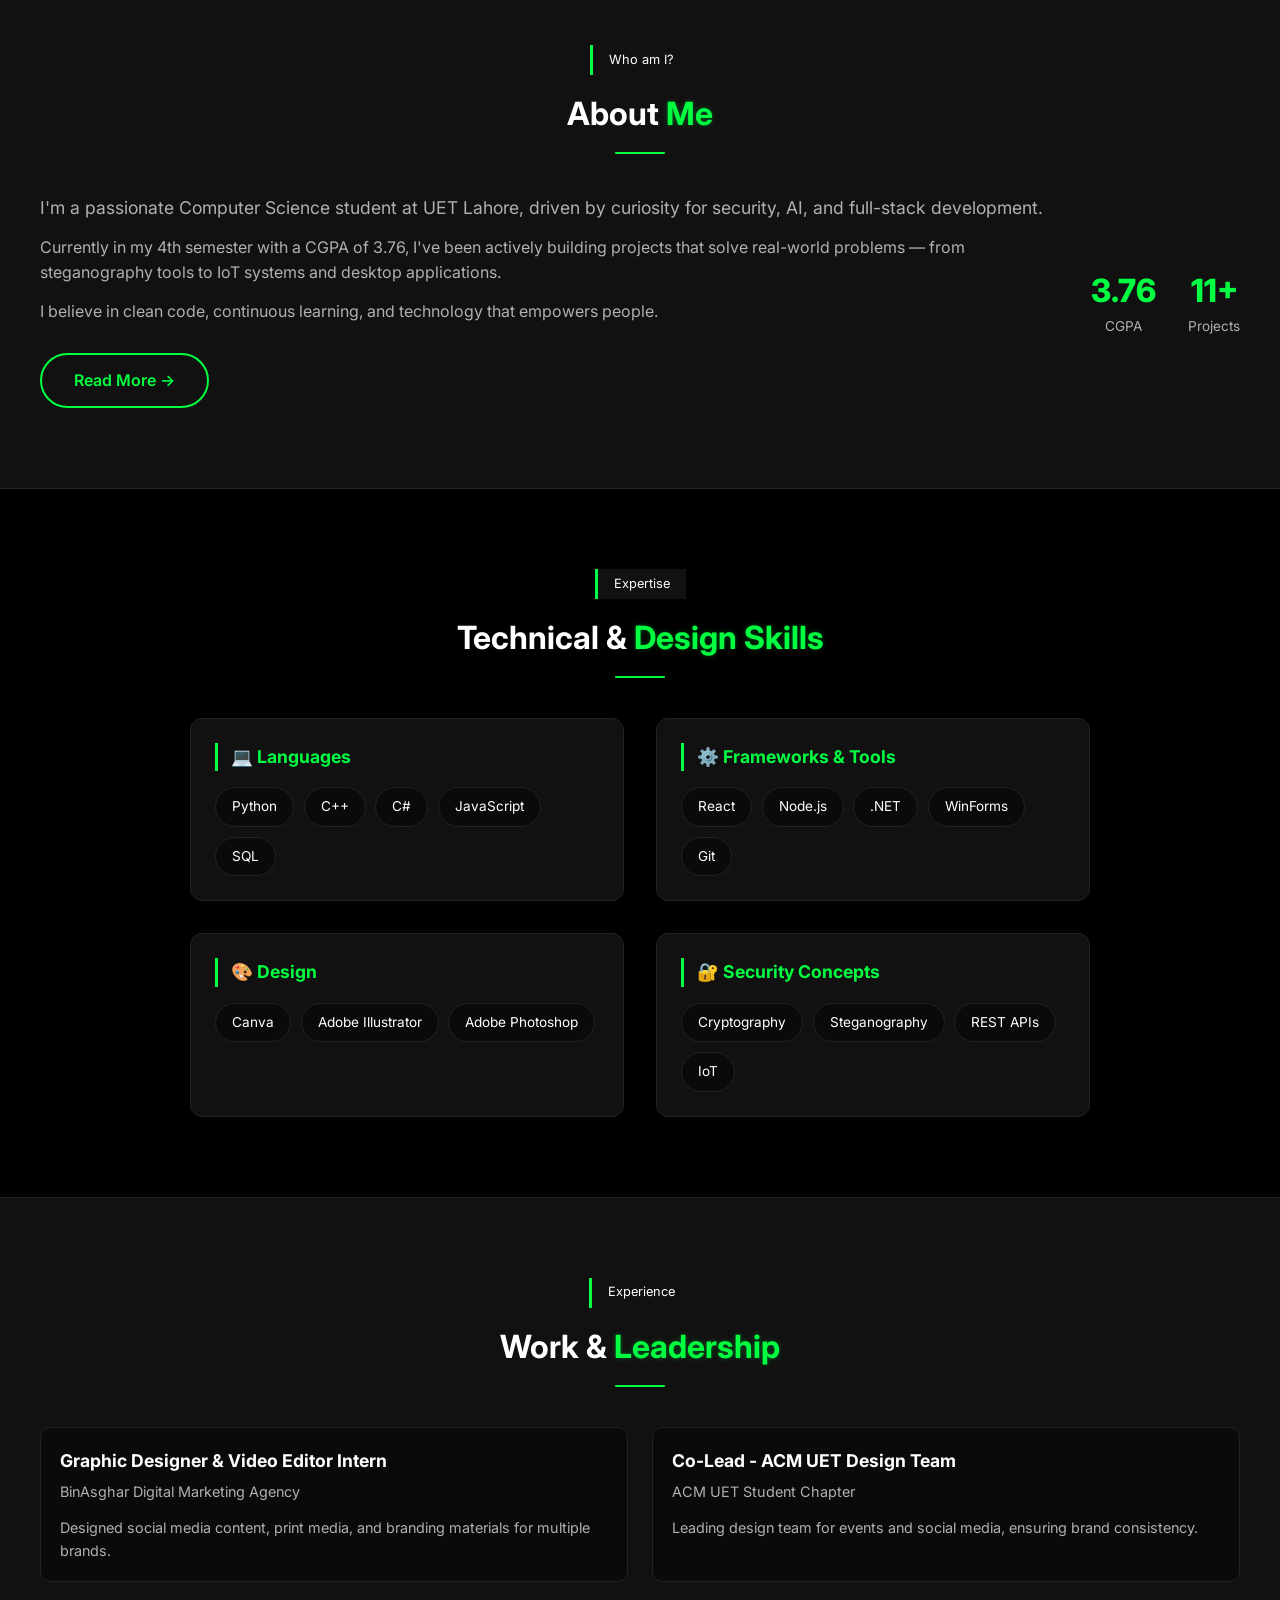
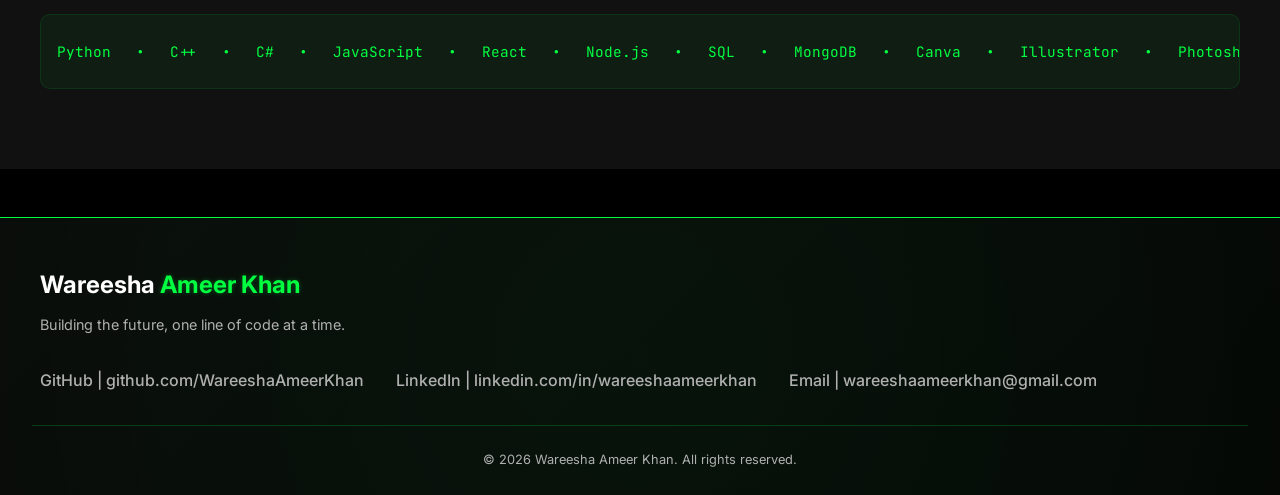
==== commit 2f6959e9: "Updated portfolio changes" ====
--- a/index.html
+++ b/index.html
@@ -50,6 +50,9 @@
             <div class="hero-buttons">
                 <a href="#featured" class="btn btn-primary">View Projects</a>
                 <a href="#about-preview" class="btn btn-outline">About Me</a>
+                <a href="#" class="btn btn-download" id="downloadResumeBtn">
+                    📄 Download Resume
+                </a>
             </div>
         </div>
         <div class="hero-stats">
@@ -183,7 +186,7 @@
         </div>
     </section>
 
-        <!-- Experience Preview with Skills Marquee Inside -->
+    <!-- Experience Preview -->
     <section id="experience-preview" class="experience-preview">
         <div class="container">
             <div class="section-header">
@@ -204,7 +207,7 @@
                 </div>
             </div>
             
-            <!-- Skills Marquee - NOW INSIDE the experience section -->
+            <!-- Skills Marquee -->
             <div class="skills-marquee">
                 <div class="marquee-content">
                     <span>Python</span> • <span>C++</span> • <span>C#</span> • <span>JavaScript</span> • <span>React</span> • 
@@ -228,9 +231,9 @@
                 <p>Building the future, one line of code at a time.</p>
             </div>
             <div class="footer-neon-links">
-                <a href="https://github.com/WareeshaAmeerKhan" target="_blank" class="neon-link">GitHub</a>
-                <a href="https://www.linkedin.com/in/wareeshaameerKhan" target="_blank" class="neon-link">LinkedIn</a>
-                <a href="mailto:wareeshaameerkhan@gmail.com" class="neon-link">Email</a>
+                <a href="https://github.com/WareeshaAmeerKhan" target="_blank" class="neon-link">GitHub | github.com/WareeshaAmeerKhan</a>
+                <a href="https://www.linkedin.com/in/wareeshaameerkhan" target="_blank" class="neon-link">LinkedIn | linkedin.com/in/wareeshaameerkhan</a>
+                <a href="mailto:wareeshaameerkhan@gmail.com" class="neon-link">Email | wareeshaameerkhan@gmail.com</a>
             </div>
         </div>
         <div class="footer-neon-bottom">
@@ -248,11 +251,25 @@
                 <div class="modal-tech" id="modalTech"></div>
                 <p id="modalDesc"></p>
                 <div class="modal-role" id="modalRole"></div>
-                <a href="https://github.com/WareeshaAmeerKhan" id="modalLink" class="btn btn-primary" target="_blank">View on GitHub →</a>
+                <a href="https://www.github.com/WareeshaAmeerKhan" id="modalLink" class="btn btn-primary" target="_blank">View on GitHub →</a>
             </div>
         </div>
     </div>
 
     <script src="js/main.js"></script>
+    <script>
+        // Download Resume functionality
+        document.getElementById('downloadResumeBtn').addEventListener('click', function(e) {
+            e.preventDefault();
+            
+            // Create a temporary link to trigger download
+            const link = document.createElement('a');
+            link.href = 'assets/WareeshaAmeerKhan-Resume.pdf';
+            link.download = 'WareeshaAmeerKhan-Resume.pdf';
+            document.body.appendChild(link);
+            link.click();
+            document.body.removeChild(link);
+        });
+    </script>
 </body>
 </html>
--- a/css/style.css
+++ b/css/style.css
@@ -305,6 +305,37 @@
     border: 2px solid var(--accent-primary);
     color: var(--accent-primary);
     background: transparent;
+}
+
+.btn-download {
+    background: transparent;
+    color: var(--accent-primary);
+    border: 2px solid var(--accent-primary);
+    position: relative;
+    overflow: hidden;
+    transition: all 0.3s ease;
+}
+
+.btn-download:hover {
+    background: var(--accent-primary);
+    color: #000000;
+    transform: translateY(-3px);
+    box-shadow: 0 0 20px var(--accent-primary);
+}
+
+.btn-download::before {
+    content: '';
+    position: absolute;
+    top: 0;
+    left: -100%;
+    width: 100%;
+    height: 100%;
+    background: linear-gradient(90deg, transparent, rgba(255, 255, 255, 0.2), transparent);
+    transition: left 0.5s ease;
+}
+
+.btn-download:hover::before {
+    left: 100%;
 }
 
 .btn-outline:hover {
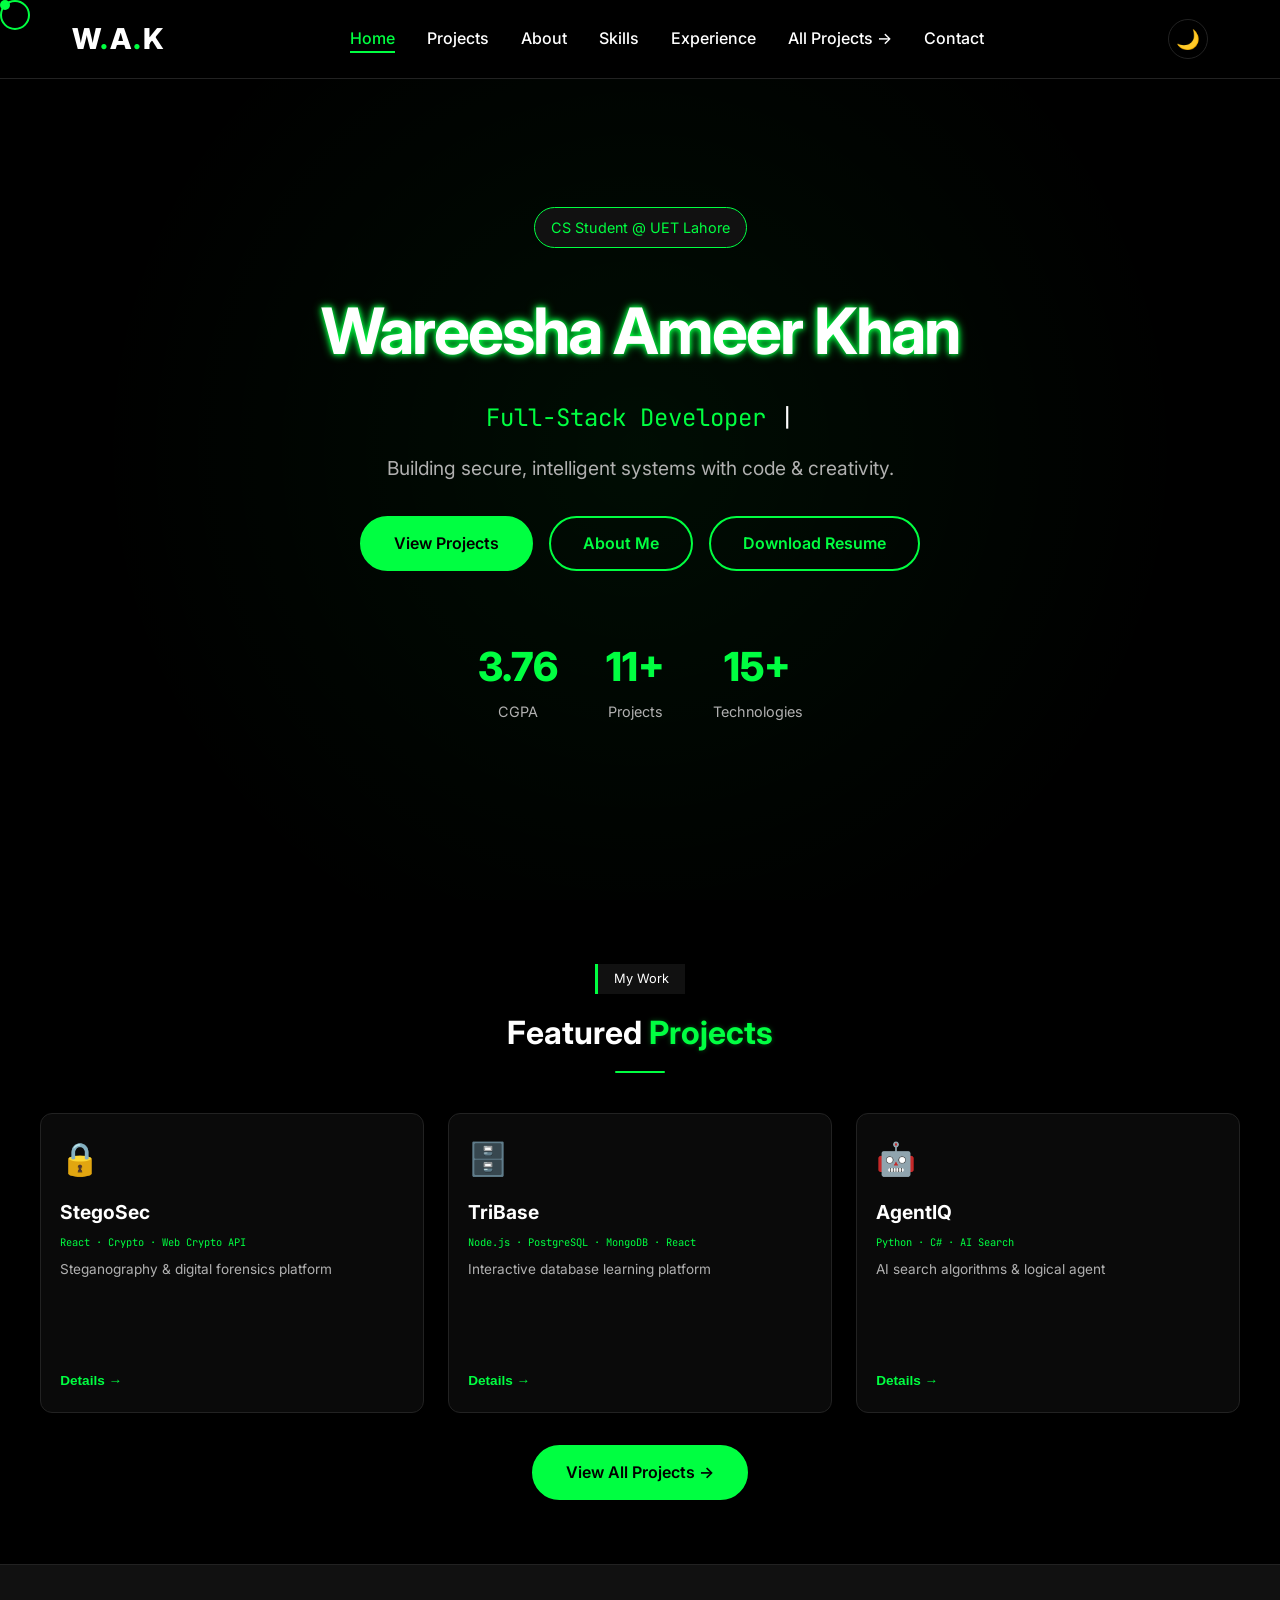
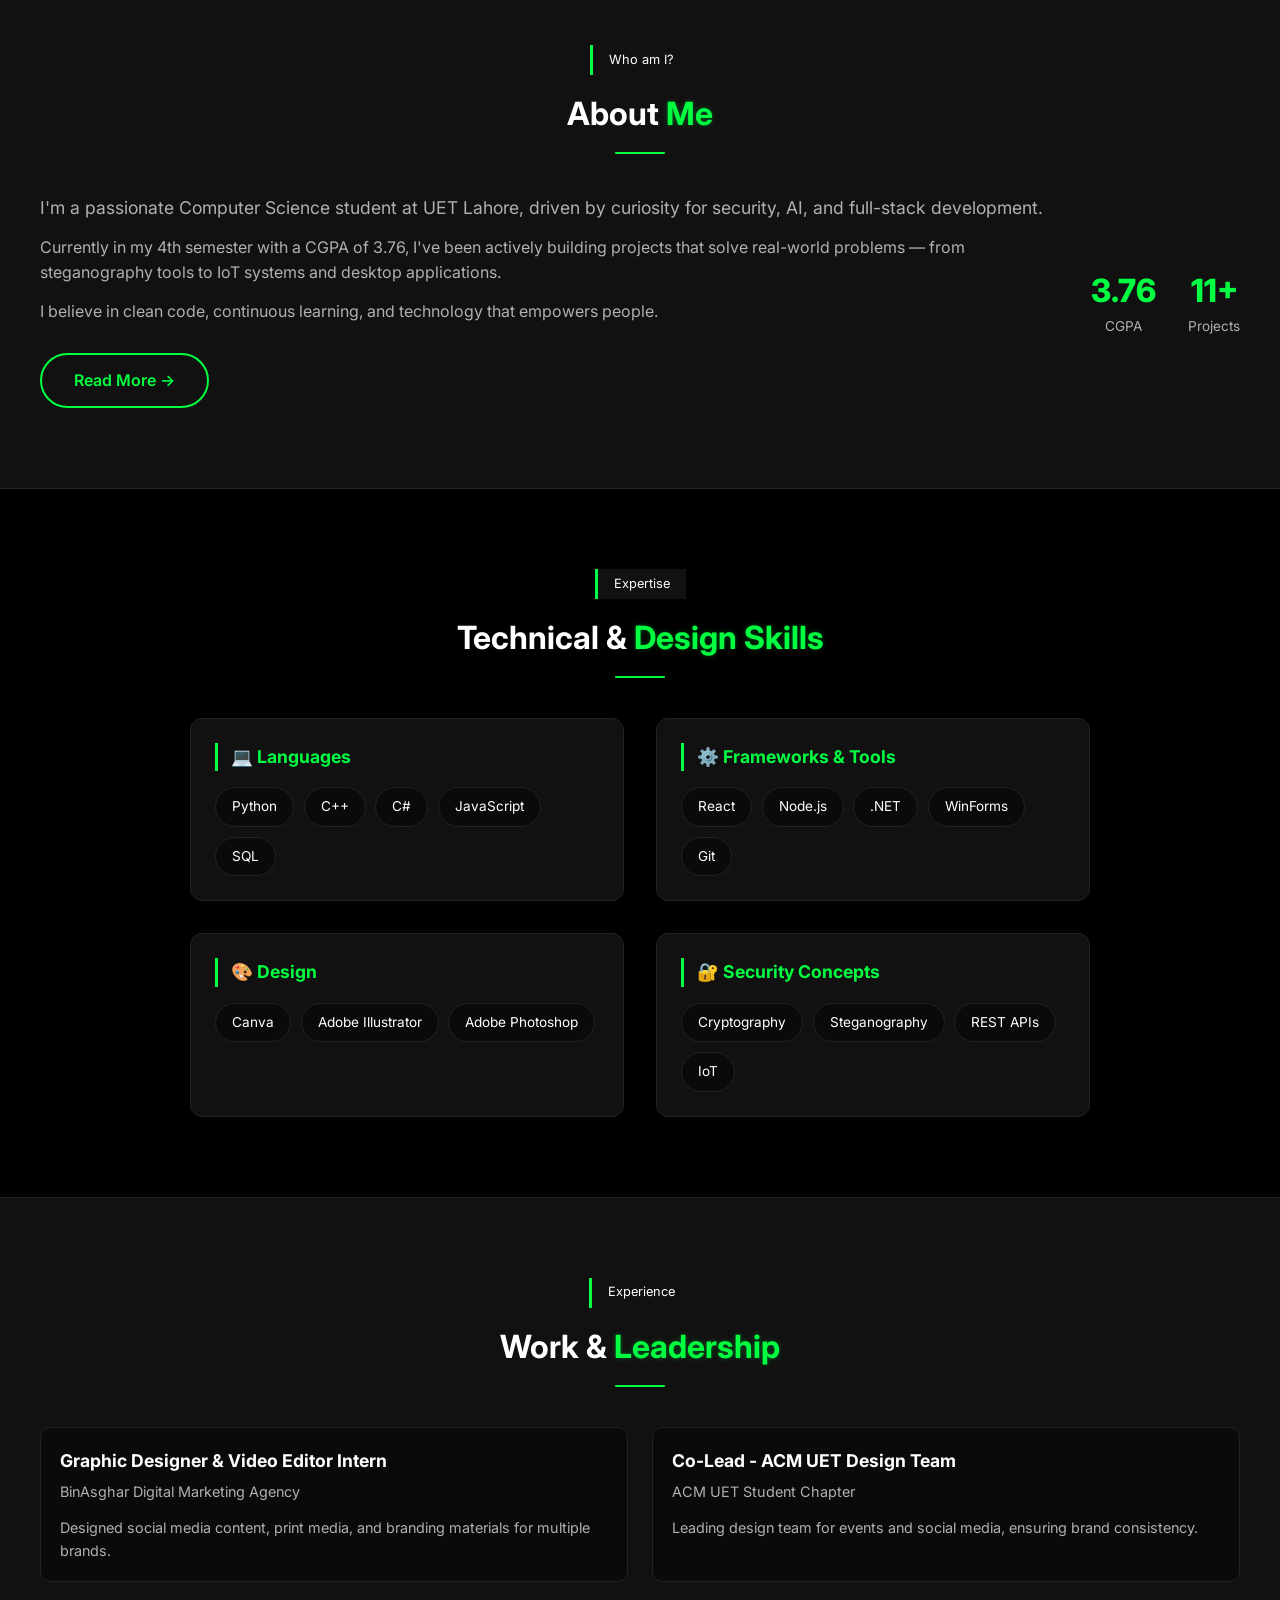
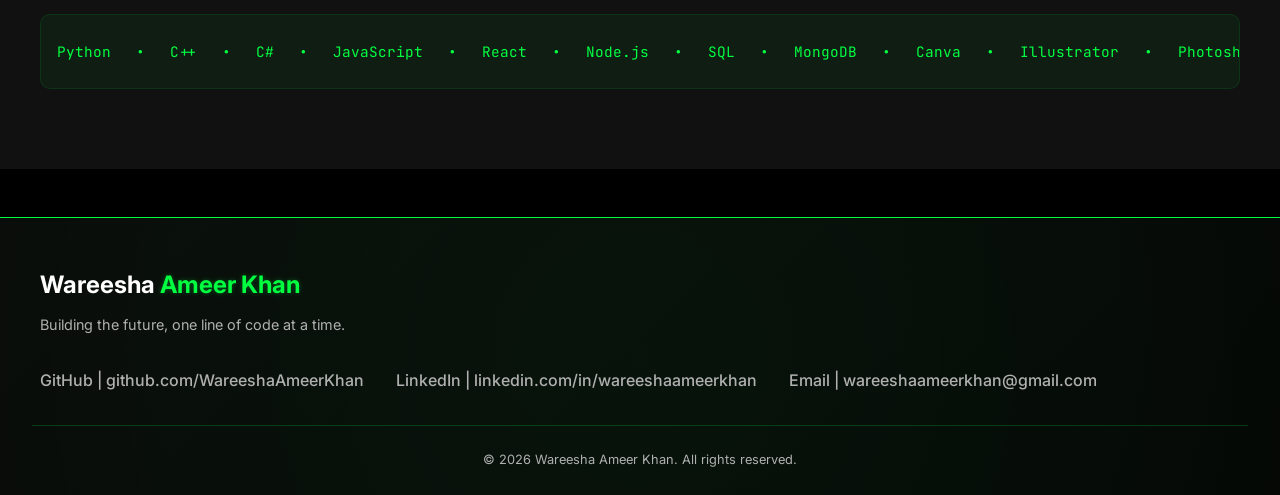
==== commit dcb15c8e: "Updated portfolio changes" ====
--- a/index.html
+++ b/index.html
@@ -51,7 +51,7 @@
                 <a href="#featured" class="btn btn-primary">View Projects</a>
                 <a href="#about-preview" class="btn btn-outline">About Me</a>
                 <a href="#" class="btn btn-download" id="downloadResumeBtn">
-                    📄 Download Resume
+                    Download Resume
                 </a>
             </div>
         </div>
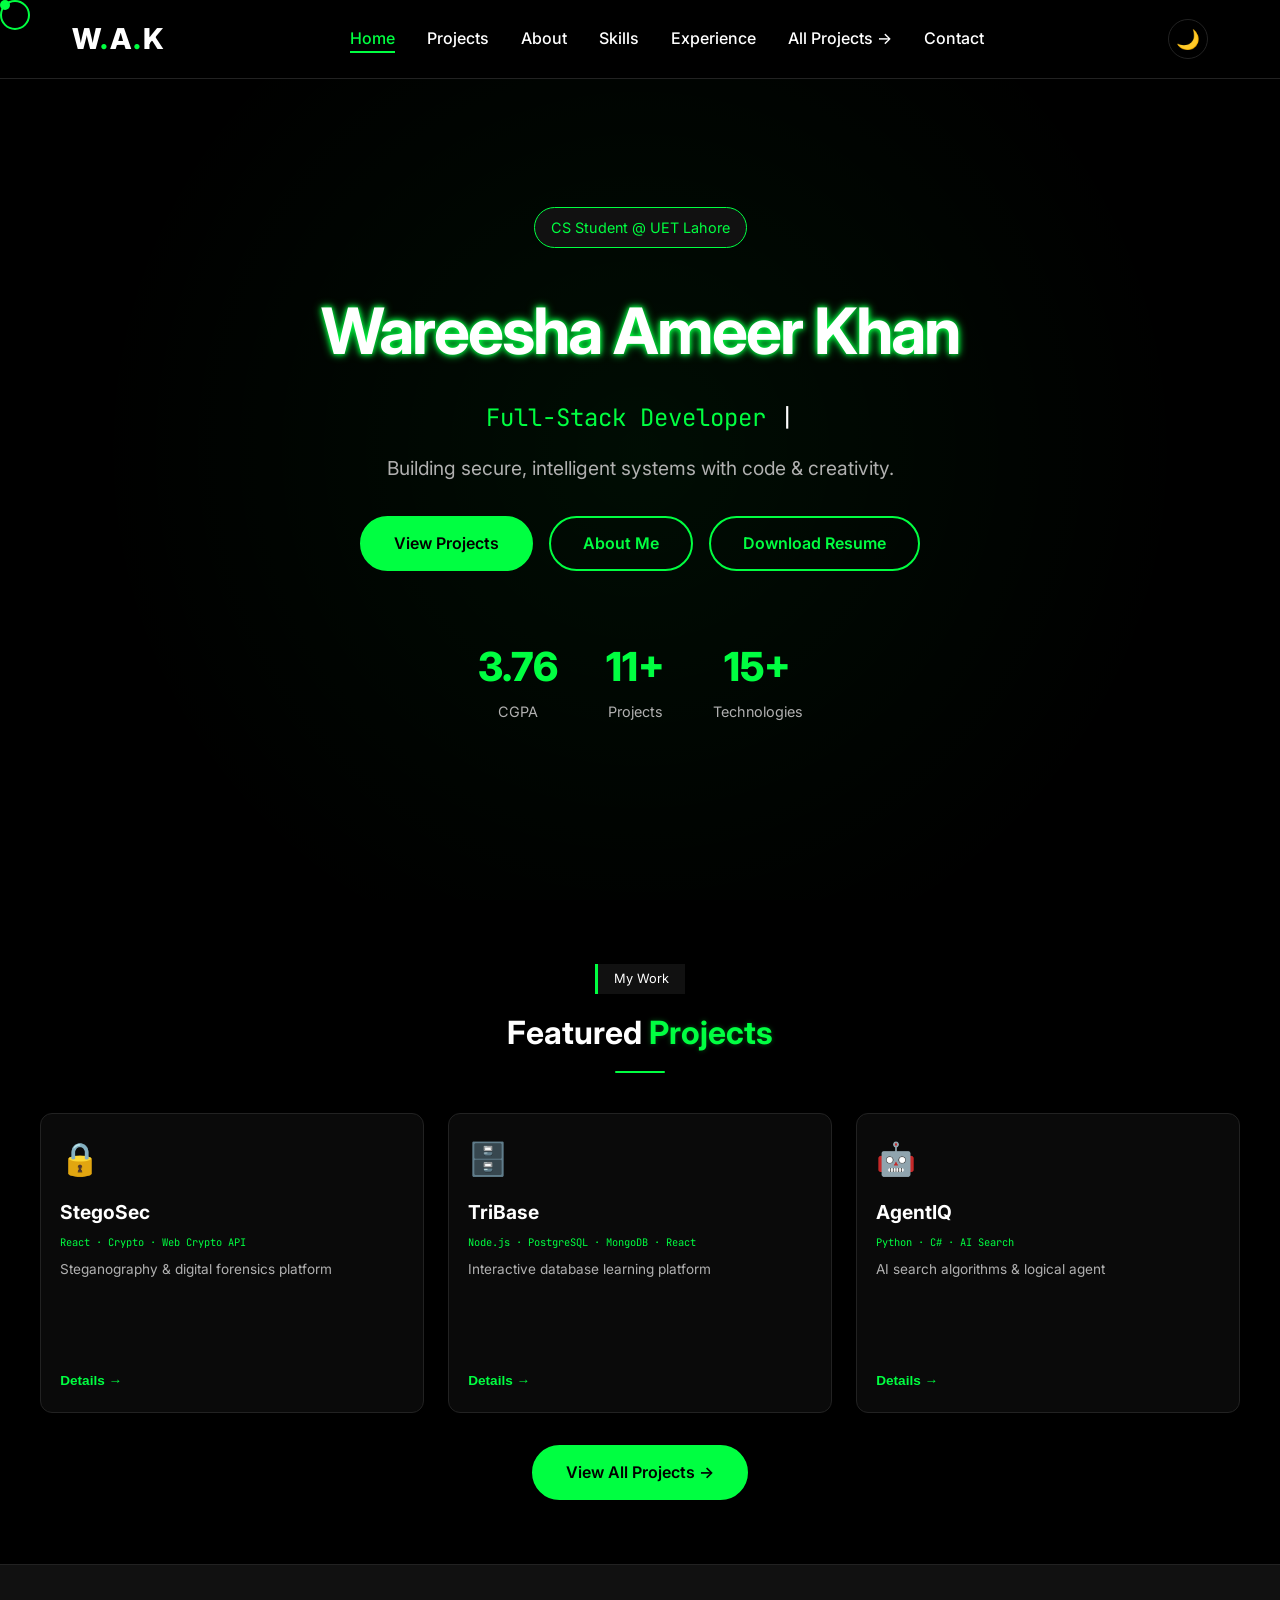
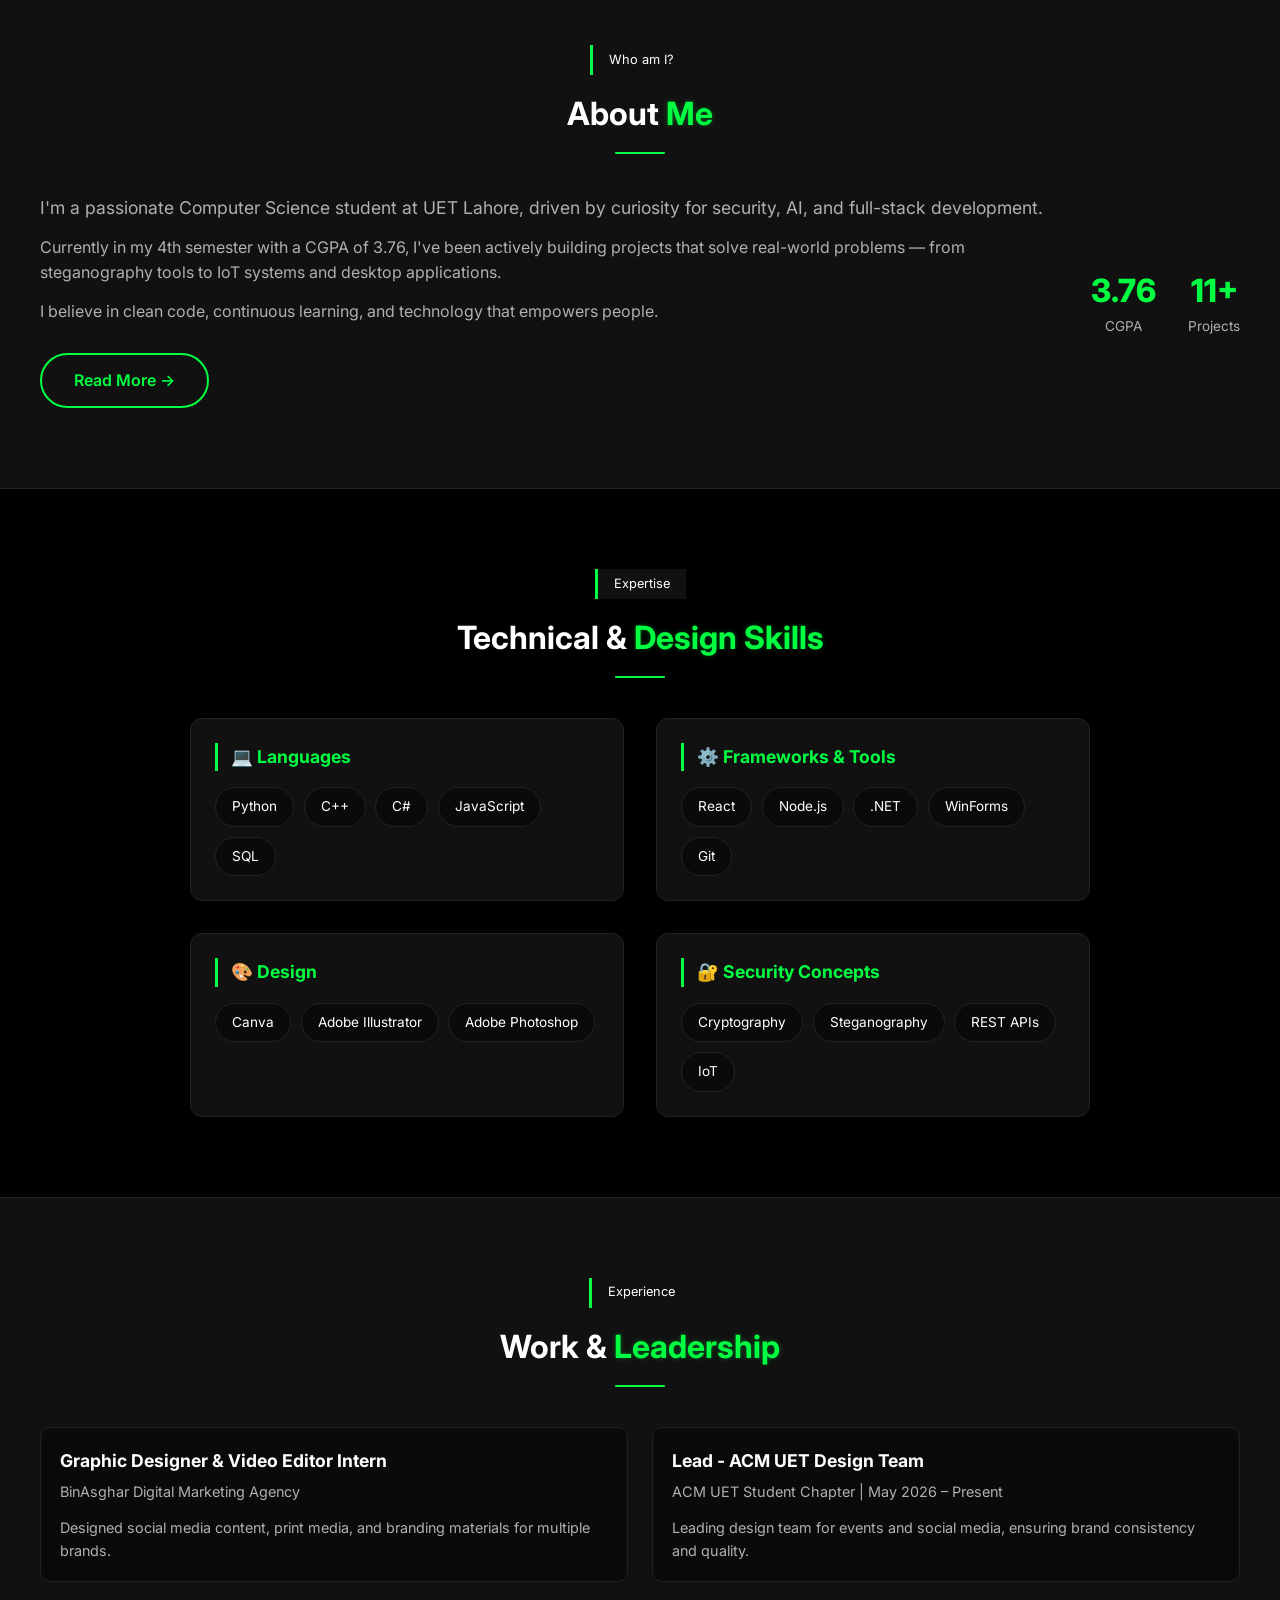
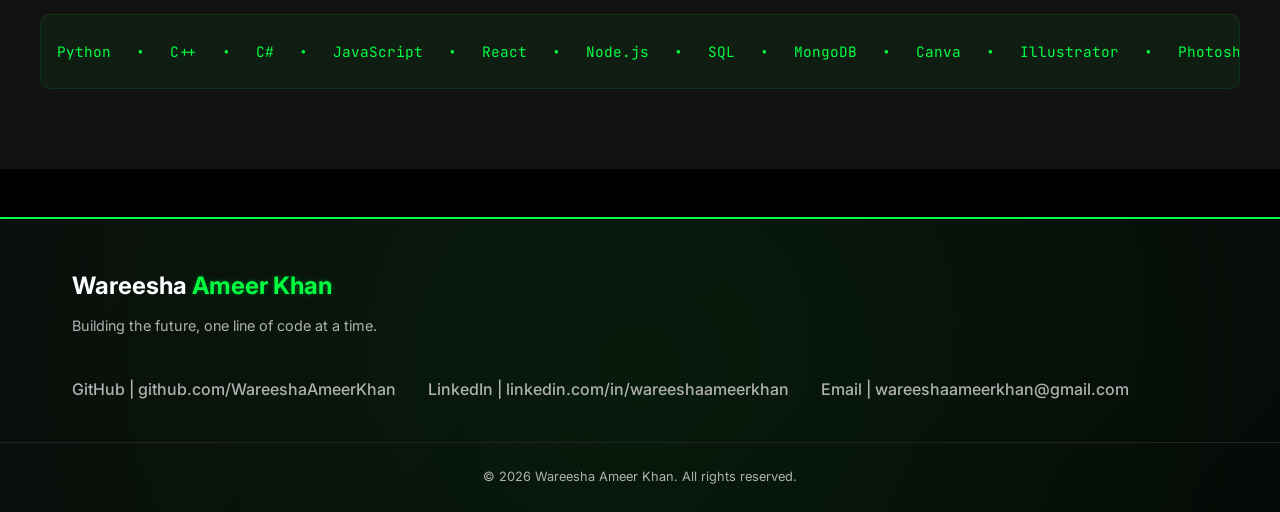
==== commit 34d6c331: "Updated portfolio changes" ====
--- a/index.html
+++ b/index.html
@@ -186,7 +186,7 @@
         </div>
     </section>
 
-    <!-- Experience Preview -->
+<!-- Experience Preview -->
     <section id="experience-preview" class="experience-preview">
         <div class="container">
             <div class="section-header">
@@ -201,9 +201,9 @@
                     <p>Designed social media content, print media, and branding materials for multiple brands.</p>
                 </div>
                 <div class="exp-card">
-                    <h3>Co-Lead - ACM UET Design Team</h3>
-                    <p class="exp-company">ACM UET Student Chapter</p>
-                    <p>Leading design team for events and social media, ensuring brand consistency.</p>
+                    <h3>Lead - ACM UET Design Team</h3>
+                    <p class="exp-company">ACM UET Student Chapter | May 2026 – Present</p>
+                    <p>Leading design team for events and social media, ensuring brand consistency and quality.</p>
                 </div>
             </div>
             
@@ -222,7 +222,6 @@
             </div>
         </div>
     </section>
-
     <!-- Footer -->
     <footer class="footer-neon">
         <div class="footer-neon-content">
--- a/css/style.css
+++ b/css/style.css
@@ -41,11 +41,33 @@
     color: var(--text-primary);
     line-height: 1.6;
     transition: background 0.3s ease, color 0.3s ease;
-    cursor: none;
     overflow-x: hidden;
 }
 
-/* Custom Cursor */
+/* Force hide custom cursor on all touch devices */
+@media (max-width: 768px), (pointer: coarse), (hover: none) {
+    .cursor, 
+    .cursor-follower,
+    .cursor *,
+    .cursor-follower * {
+        display: none !important;
+        opacity: 0 !important;
+        visibility: hidden !important;
+        width: 0 !important;
+        height: 0 !important;
+        background: transparent !important;
+    }
+    
+    body {
+        cursor: auto !important;
+    }
+    
+    a, button, .btn, .btn-details, .nav-links a {
+        cursor: pointer !important;
+    }
+}
+
+/* Custom Cursor - Desktop only */
 .cursor {
     width: 10px;
     height: 10px;
@@ -276,6 +298,7 @@
     display: flex;
     gap: 1rem;
     justify-content: center;
+    flex-wrap: wrap;
 }
 
 .btn {
@@ -307,6 +330,12 @@
     background: transparent;
 }
 
+.btn-outline:hover {
+    background: var(--accent-primary);
+    color: #000000;
+    transform: translateY(-3px);
+}
+
 .btn-download {
     background: transparent;
     color: var(--accent-primary);
@@ -336,12 +365,6 @@
 
 .btn-download:hover::before {
     left: 100%;
-}
-
-.btn-outline:hover {
-    background: var(--accent-primary);
-    color: #000000;
-    transform: translateY(-3px);
 }
 
 .hero-stats {
@@ -710,14 +733,25 @@
     100% { transform: translateX(-100%); }
 }
 
-/* Neon Footer */
+/* Footer Styles - With Light Mode Support */
 .footer-neon {
     position: relative;
+    margin-top: 3rem;
+    border-top: 2px solid var(--accent-primary);
+    overflow: hidden;
+    width: 100%;
+    padding: 0;
+    transition: background 0.3s ease;
+}
+
+/* Dark mode specific footer gradient */
+:root .footer-neon {
     background: linear-gradient(135deg, #0a0a0a 0%, #050505 100%);
-    padding: 3rem 2rem 1.5rem;
-    margin-top: 3rem;
-    border-top: 1px solid var(--accent-primary);
-    overflow: hidden;
+}
+
+/* Light mode specific footer gradient */
+.light-mode .footer-neon {
+    background: linear-gradient(135deg, #e8e8e8 0%, #f5f5f5 100%);
 }
 
 .footer-glow {
@@ -726,13 +760,18 @@
     left: -50%;
     width: 200%;
     height: 200%;
-    background: radial-gradient(circle, rgba(0, 255, 65, 0.05) 0%, transparent 70%);
+    background: radial-gradient(circle, rgba(0, 255, 65, 0.08) 0%, transparent 70%);
     animation: footerPulse 4s ease-in-out infinite;
+    pointer-events: none;
+}
+
+.light-mode .footer-glow {
+    background: radial-gradient(circle, rgba(0, 143, 28, 0.1) 0%, transparent 70%);
 }
 
 @keyframes footerPulse {
-    0%, 100% { opacity: 0.3; }
-    50% { opacity: 0.6; }
+    0%, 100% { opacity: 0.3; transform: scale(1); }
+    50% { opacity: 0.6; transform: scale(1.05); }
 }
 
 .footer-neon-content {
@@ -745,12 +784,17 @@
     align-items: center;
     flex-wrap: wrap;
     gap: 2rem;
-    margin-bottom: 2rem;
+    padding: 3rem 2rem 2rem;
+}
+
+.footer-brand {
+    text-align: left;
 }
 
 .footer-brand h2 {
     font-size: 1.5rem;
     margin-bottom: 0.5rem;
+    color: var(--text-primary);
 }
 
 .footer-brand p {
@@ -761,6 +805,7 @@
 .footer-neon-links {
     display: flex;
     gap: 2rem;
+    align-items: center;
 }
 
 .neon-link {
@@ -769,12 +814,14 @@
     font-weight: 500;
     transition: all 0.3s ease;
     position: relative;
+    font-size: 1rem;
+    padding: 0.5rem 0;
 }
 
 .neon-link::before {
     content: '';
     position: absolute;
-    bottom: -5px;
+    bottom: 0;
     left: 0;
     width: 0%;
     height: 2px;
@@ -795,13 +842,14 @@
     position: relative;
     z-index: 1;
     text-align: center;
-    padding-top: 1.5rem;
-    border-top: 1px solid rgba(0, 255, 65, 0.2);
+    padding: 1.5rem 2rem;
+    border-top: 1px solid var(--border-color);
     color: var(--text-secondary);
     font-size: 0.8rem;
-}
-
-/* Hide footer links on contact page */
+    background: transparent;
+}
+
+/* Hide footer links on contact page only */
 body.contact-page-body .footer-neon-links {
     display: none;
 }
@@ -809,6 +857,10 @@
 body.contact-page-body .footer-brand {
     text-align: center;
     width: 100%;
+}
+
+body.contact-page-body .footer-neon-content {
+    justify-content: center;
 }
 
 /* Modal */
@@ -1189,7 +1241,46 @@
     transform: translateY(-3px);
 }
 
-.experience-card,
+.experience-card {
+    background: var(--bg-elevated);
+    padding: 1.8rem;
+    border-radius: 12px;
+    margin-bottom: 1.5rem;
+    border: 1px solid var(--border-color);
+    transition: all 0.3s ease;
+    opacity: 0;
+    transform: translateY(30px);
+    transition: opacity 0.6s ease, transform 0.6s ease;
+}
+
+.experience-card.reveal-active {
+    opacity: 1;
+    transform: translateY(0);
+}
+
+.experience-card:hover {
+    border-color: var(--accent-primary);
+    transform: translateX(10px);
+}
+
+.experience-card h3 {
+    margin-bottom: 0.5rem;
+    font-size: 1.2rem;
+}
+
+.exp-date {
+    color: var(--accent-primary);
+    font-size: 0.9rem;
+    margin-bottom: 1rem;
+    font-family: 'JetBrains Mono', monospace;
+}
+
+.experience-card p {
+    color: var(--text-secondary);
+    line-height: 1.7;
+}
+
+/* Leadership Section Styles */
 .leadership-card {
     background: var(--bg-elevated);
     padding: 1.8rem;
@@ -1202,33 +1293,47 @@
     transition: opacity 0.6s ease, transform 0.6s ease;
 }
 
-.experience-card.reveal-active,
 .leadership-card.reveal-active {
     opacity: 1;
     transform: translateY(0);
 }
 
-.experience-card:hover,
 .leadership-card:hover {
     border-color: var(--accent-primary);
     transform: translateX(10px);
 }
 
-.experience-card h3,
+.leadership-header {
+    display: flex;
+    justify-content: space-between;
+    align-items: baseline;
+    flex-wrap: wrap;
+    gap: 0.5rem;
+    margin-bottom: 1rem;
+}
+
 .leadership-card h3 {
+    margin-bottom: 0;
+    font-size: 1.2rem;
+    color: var(--text-primary);
+}
+
+.leadership-date {
+    color: var(--accent-primary);
+    font-size: 0.85rem;
+    font-family: 'JetBrains Mono', monospace;
+}
+
+.leadership-list {
+    margin-left: 1.5rem;
+    color: var(--text-secondary);
+    line-height: 1.7;
+}
+
+.leadership-list li {
     margin-bottom: 0.5rem;
-    font-size: 1.2rem;
-}
-
-.exp-date,
-.leadership-date {
-    color: var(--accent-primary);
-    font-size: 0.9rem;
-    margin-bottom: 1rem;
-    font-family: 'JetBrains Mono', monospace;
-}
-
-.experience-card p,
+}
+
 .leadership-card p {
     color: var(--text-secondary);
     line-height: 1.7;
@@ -1248,6 +1353,7 @@
 .experience-card:nth-child(1) { transition-delay: 0.1s; }
 .leadership-card:nth-child(1) { transition-delay: 0.1s; }
 .leadership-card:nth-child(2) { transition-delay: 0.2s; }
+.leadership-card:nth-child(3) { transition-delay: 0.3s; }
 
 /* Page Transitions */
 body {
@@ -1286,8 +1392,12 @@
     margin: 0 auto;
 }
 
-/* Responsive */
+/* ==================== */
+/* MOBILE RESPONSIVENESS */
+/* ==================== */
+
 @media (max-width: 768px) {
+    /* Navbar */
     .hamburger {
         display: flex;
     }
@@ -1301,90 +1411,464 @@
         background: var(--bg-primary);
         flex-direction: column;
         align-items: center;
-        justify-content: center;
+        justify-content: flex-start;
+        padding-top: 2rem;
         transition: left 0.3s ease;
-        gap: 2rem;
+        gap: 1.5rem;
+        z-index: 999;
     }
     
     .nav-links.active {
         left: 0;
     }
     
+    .nav-container {
+        padding: 0.8rem 1.5rem;
+    }
+    
+    .logo a {
+        font-size: 1.5rem;
+    }
+    
+    /* Hero Section */
+    .hero {
+        padding: 5rem 1rem 3rem;
+        min-height: auto;
+    }
+    
     .neon-name {
         font-size: 2rem;
     }
     
-    .hero h1 {
-        font-size: 2.5rem;
-    }
-    
-    .projects-grid {
-        grid-template-columns: 1fr;
-    }
-    
-    .about-preview-grid {
-        grid-template-columns: 1fr;
+    .typed-wrapper {
+        font-size: 1rem;
+    }
+    
+    .hero-desc {
+        font-size: 0.9rem;
+        padding: 0 1rem;
+    }
+    
+    .hero-buttons {
+        flex-direction: column;
+        gap: 0.8rem;
+        width: 100%;
+        max-width: 250px;
+        margin: 0 auto;
+    }
+    
+    .btn {
+        padding: 0.6rem 1rem;
+        font-size: 0.9rem;
         text-align: center;
     }
     
-    .about-preview-stats {
+    .hero-stats {
+        flex-direction: row;
+        gap: 1.5rem;
+        margin-top: 2rem;
+        flex-wrap: wrap;
         justify-content: center;
     }
     
-    .footer-neon-content {
-        flex-direction: column;
-        text-align: center;
-    }
-    
-    .hero-stats {
-        flex-direction: column;
-        gap: 1rem;
-    }
-    
-    .timeline-item {
-        flex-direction: column;
-        gap: 0.5rem;
-    }
-    
-    .timeline-year {
-        min-width: auto;
-    }
-    
-    .about-stats-grid {
-        gap: 1rem;
-    }
-    
-    .stat-card-large {
-        padding: 1rem 1.5rem;
-        min-width: 100px;
-    }
-    
-    .stat-number-large {
-        font-size: 2rem;
-    }
-    
-    .skills-showcase {
-        grid-template-columns: 1fr;
-        gap: 1.5rem;
-    }
-    
-    .skills-preview {
-        padding: 3rem 1.5rem;
-        min-height: auto;
-    }
-    
-    .exp-preview-grid {
-        grid-template-columns: 1fr;
-    }
-    
+    .stat-number {
+        font-size: 1.8rem;
+    }
+    
+    .stat-label {
+        font-size: 0.75rem;
+    }
+    
+    /* Sections */
     .featured,
     .about-preview,
     .skills-preview,
     .experience-preview {
-        padding: 3rem 1.5rem;
+        padding: 2.5rem 1rem;
+    }
+    
+    .section-header h2 {
+        font-size: 1.5rem;
+    }
+    
+    .section-tag {
+        font-size: 0.7rem;
+    }
+    
+    /* Projects Grid */
+    .projects-grid {
+        grid-template-columns: 1fr;
+        gap: 1rem;
     }
     
     .project-card {
-        height: 280px;
+        height: auto;
+        min-height: 260px;
+    }
+    
+    .card-front {
+        padding: 1rem;
+    }
+    
+    .card-icon {
+        font-size: 1.5rem;
+    }
+    
+    .project-card h3 {
+        font-size: 1rem;
+    }
+    
+    .card-tech {
+        font-size: 0.6rem;
+    }
+    
+    .card-desc {
+        font-size: 0.75rem;
+    }
+    
+    /* About Preview */
+    .about-preview-grid {
+        grid-template-columns: 1fr;
+        text-align: center;
+        gap: 1.5rem;
+    }
+    
+    .about-preview-stats {
+        justify-content: center;
+        gap: 1.5rem;
+    }
+    
+    .circle-value {
+        font-size: 1.5rem;
+    }
+    
+    .about-intro-preview {
+        font-size: 0.95rem;
+    }
+    
+    .about-preview-content p {
+        font-size: 0.85rem;
+    }
+    
+    /* Skills Preview */
+    .skills-showcase {
+        grid-template-columns: 1fr;
+        gap: 1rem;
+    }
+    
+    .skill-group {
+        padding: 1rem;
+    }
+    
+    .skill-group h3 {
+        font-size: 0.9rem;
+    }
+    
+    .skill-pills span {
+        padding: 0.3rem 0.7rem;
+        font-size: 0.7rem;
+    }
+    
+    /* Experience Preview */
+    .exp-preview-grid {
+        grid-template-columns: 1fr;
+        gap: 1rem;
+    }
+    
+    .exp-card {
+        padding: 1rem;
+    }
+    
+    .exp-card h3 {
+        font-size: 0.95rem;
+    }
+    
+    .exp-company {
+        font-size: 0.75rem;
+    }
+    
+    .exp-card p {
+        font-size: 0.8rem;
+    }
+    
+    /* Skills Marquee */
+    .skills-marquee {
+        padding: 1rem 0;
+    }
+    
+    .marquee-content {
+        font-size: 0.7rem;
+    }
+    
+    /* Footer Mobile */
+    .footer-neon {
+        margin-top: 2rem;
+    }
+    
+    .footer-neon-content {
+        flex-direction: column;
+        text-align: center;
+        gap: 1.5rem;
+        padding: 2rem 1.5rem 1.5rem;
+    }
+    
+    .footer-brand {
+        text-align: center;
+        width: 100%;
+    }
+    
+    .footer-brand h2 {
+        font-size: 1.2rem;
+    }
+    
+    .footer-brand p {
+        font-size: 0.75rem;
+    }
+    
+    .footer-neon-links {
+        justify-content: center;
+        gap: 1.5rem;
+        width: 100%;
+        flex-wrap: wrap;
+    }
+    
+    .neon-link {
+        font-size: 0.85rem;
+        padding: 0.4rem 0;
+    }
+    
+    .footer-neon-bottom {
+        padding: 1rem 1.5rem;
+    }
+    
+    .footer-neon-bottom p {
+        font-size: 0.7rem;
+    }
+    
+    /* Modal on Mobile */
+    .modal-content {
+        width: 95%;
+        margin: 1rem;
+    }
+    
+    .modal-body {
+        padding: 1rem;
+    }
+    
+    .modal-body h2 {
+        font-size: 1.2rem;
+    }
+    
+    .modal-tech span {
+        font-size: 0.7rem;
+        padding: 0.2rem 0.6rem;
+    }
+    
+    .modal-role {
+        font-size: 0.8rem;
+    }
+    
+    /* About Page Mobile */
+    .about-page {
+        padding: 6rem 1rem 2rem;
+    }
+    
+    .about-intro {
+        font-size: 1rem;
+    }
+    
+    .about-intro-box p {
+        font-size: 0.85rem;
+    }
+    
+    .about-stats-grid {
+        gap: 1rem;
+    }
+    
+    .stat-card-large {
+        padding: 1rem;
+        min-width: 80px;
+    }
+    
+    .stat-number-large {
+        font-size: 1.5rem;
+    }
+    
+    .stat-label-large {
+        font-size: 0.7rem;
+    }
+    
+    .timeline-item {
+        flex-direction: column;
+        gap: 0.5rem;
+        padding: 1rem;
+    }
+    
+    .timeline-year {
+        min-width: auto;
+        font-size: 0.85rem;
+    }
+    
+    .timeline-content h3 {
+        font-size: 0.95rem;
+    }
+    
+    .timeline-detail,
+    .timeline-grade {
+        font-size: 0.75rem;
+    }
+    
+    .skill-category {
+        padding: 1rem;
+    }
+    
+    .skill-category h3 {
+        font-size: 0.9rem;
+    }
+    
+    .skill-tags span {
+        padding: 0.3rem 0.7rem;
+        font-size: 0.7rem;
+    }
+    
+    .soft-skills-grid span,
+    .coursework-grid span {
+        padding: 0.4rem 1rem;
+        font-size: 0.75rem;
+    }
+    
+    .experience-card,
+    .leadership-card {
+        padding: 1rem;
+    }
+    
+    .experience-card h3,
+    .leadership-card h3 {
+        font-size: 0.95rem;
+    }
+    
+    .exp-date,
+    .leadership-date {
+        font-size: 0.7rem;
+    }
+    
+    .experience-card p,
+    .leadership-card p,
+    .leadership-list li {
+        font-size: 0.8rem;
+    }
+    
+    .leadership-header {
+        flex-direction: column;
+        gap: 0.3rem;
+    }
+    
+    .leadership-list {
+        margin-left: 1rem;
+    }
+    
+    /* Projects Page Mobile */
+    .projects-page {
+        padding: 6rem 1rem 2rem;
+    }
+    
+    /* Contact Page Mobile */
+    .contact-page {
+        padding: 6rem 1rem 2rem;
+    }
+    
+    .linktree-item {
+        padding: 1rem;
+    }
+    
+    .linktree-icon {
+        font-size: 1.5rem;
+    }
+    
+    .linktree-info h3 {
+        font-size: 0.9rem;
+    }
+    
+    .linktree-info p {
+        font-size: 0.7rem;
+    }
+    
+    .linktree-arrow {
+        font-size: 1rem;
+    }
+}
+
+/* Small phones (max-width: 480px) */
+@media (max-width: 480px) {
+    .neon-name {
+        font-size: 1.6rem;
+    }
+    
+    .hero-stats {
+        gap: 1rem;
+    }
+    
+    .stat-number {
+        font-size: 1.4rem;
+    }
+    
+    .section-header h2 {
+        font-size: 1.3rem;
+    }
+    
+    .project-card {
+        min-height: 240px;
+    }
+    
+    .btn {
+        padding: 0.5rem 0.8rem;
+        font-size: 0.85rem;
+    }
+    
+    /* Footer Small Phones */
+    .footer-neon-content {
+        padding: 1.5rem 1rem 1rem;
+        gap: 1rem;
+    }
+    
+    .footer-neon-links {
+        gap: 1rem;
+    }
+    
+    .neon-link {
+        font-size: 0.75rem;
+    }
+    
+    .footer-brand h2 {
+        font-size: 1rem;
+    }
+    
+    .footer-brand p {
+        font-size: 0.65rem;
+    }
+    
+    .footer-neon-bottom {
+        padding: 0.8rem 1rem;
+    }
+    
+    .footer-neon-bottom p {
+        font-size: 0.6rem;
+    }
+    
+    /* Leadership Small Phones */
+    .leadership-card {
+        padding: 0.8rem;
+    }
+    
+    .leadership-card h3 {
+        font-size: 0.85rem;
+    }
+    
+    .leadership-date {
+        font-size: 0.6rem;
+    }
+    
+    .leadership-list li {
+        font-size: 0.75rem;
     }
 }
